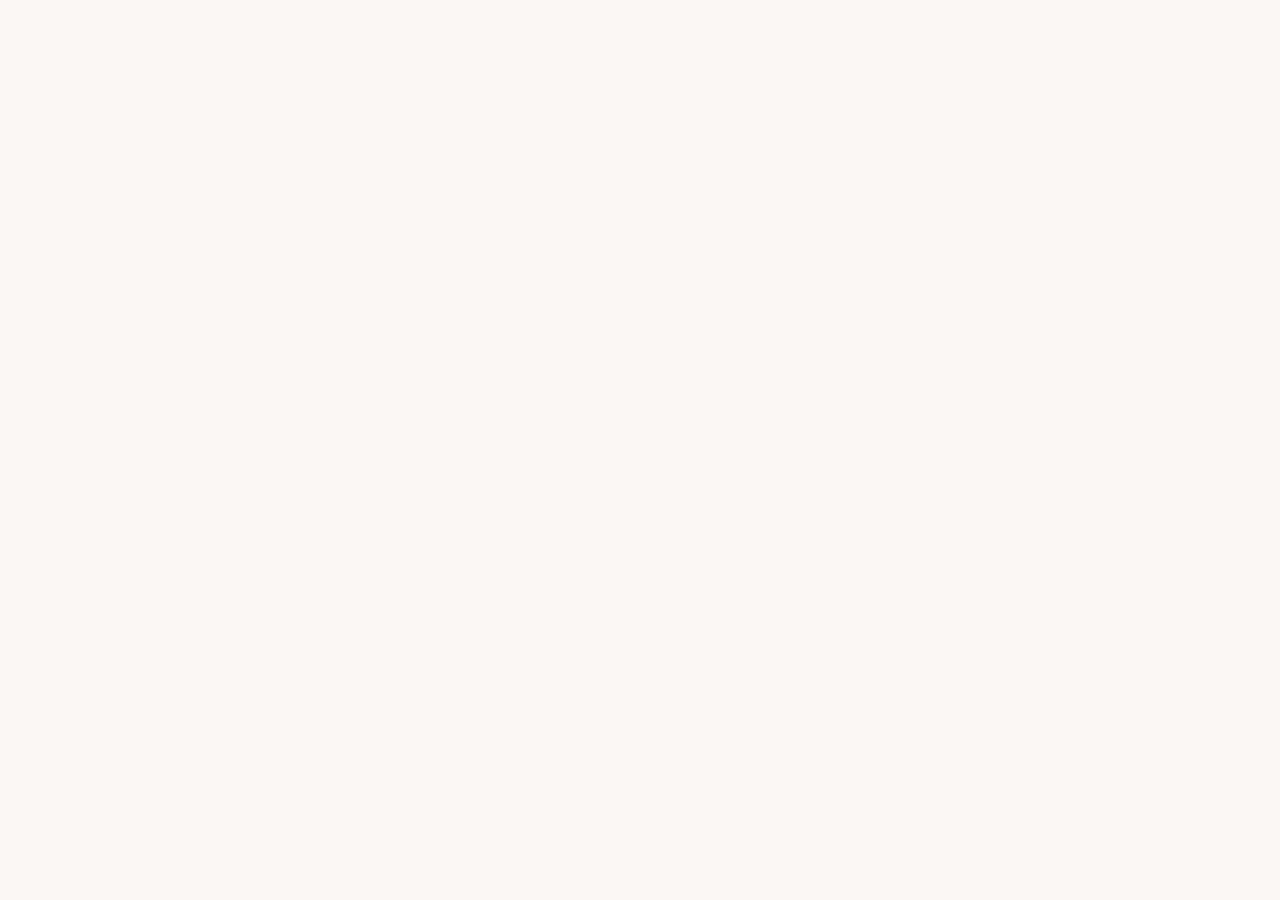
==== index.html @ 426089c3 "Remove Our Tutors page, add Subjects page, wire form to email submissions - Delete Our Tutors.html a" ====
<!doctype html>
<html lang="en">
<head>
  <meta charset="utf-8">
  <meta name="viewport" content="width=device-width, initial-scale=1, viewport-fit=cover">
  <title>PAL's Academy — Tutoring for Grade 11/12 and first-year university</title>
  <meta name="description" content="Live weekly tutoring for GTA Grade 11/12 and first-year university students. Math, Science, English, French. Book a free consultation.">
  <link rel="icon" href="design/assets/logo-mark.svg">
  <link rel="stylesheet" href="design/colors_and_type.css">
  <link rel="stylesheet" href="design/components.css">
  <link rel="stylesheet" href="design/landing.css">
  <link rel="stylesheet" href="design/tweaks.css">
  <script src="https://unpkg.com/lucide@latest/dist/umd/lucide.min.js"></script>
  <script src="https://unpkg.com/react@18.3.1/umd/react.development.js" integrity="sha384-hD6/rw4ppMLGNu3tX5cjIb+uRZ7UkRJ6BPkLpg4hAu/6onKUg4lLsHAs9EBPT82L" crossorigin="anonymous"></script>
  <script src="https://unpkg.com/react-dom@18.3.1/umd/react-dom.development.js" integrity="sha384-u6aeetuaXnQ38mYT8rp6sbXaQe3NL9t+IBXmnYxwkUI2Hw4bsp2Wvmx4yRQF1uAm" crossorigin="anonymous"></script>
  <script src="https://unpkg.com/@babel/standalone@7.29.0/babel.min.js" integrity="sha384-m08KidiNqLdpJqLq95G/LEi8Qvjl/xUYll3QILypMoQ65QorJ9Lvtp2RXYGBFj1y" crossorigin="anonymous"></script>
</head>
<body>
  <div id="root"></div>

  <script>
    window.TWEAK_DEFAULTS = /*EDITMODE-BEGIN*/{
      "palette": "academic",
      "headline": "modern",
      "atmos": "quiet"
    }/*EDITMODE-END*/;
  </script>

  <script type="text/babel" src="design/icon.jsx"></script>
  <script type="text/babel" src="design/sections.jsx"></script>
  <script type="text/babel" src="design/form.jsx"></script>
  <script type="text/babel" src="design/tweaks-panel.jsx"></script>
  <script type="text/babel" src="design/tweaks.jsx"></script>
  <script type="text/babel" src="design/app.jsx"></script>
</body>
</html>
---- design/colors_and_type.css ----
/* ============================================================
   PAL's Academy — Design Tokens
   Colors, typography, spacing, radii, shadows
   ============================================================ */

/* Fonts loaded via Google Fonts (substitution noted in README) */
@import url('https://fonts.googleapis.com/css2?family=DM+Sans:opsz,wght@9..40,400;9..40,500;9..40,600;9..40,700&family=Instrument+Serif:ital@0;1&family=JetBrains+Mono:wght@400;500&display=swap');

:root {
  /* ---------- Color ramp: primary (deep academic teal) ---------- */
  --teal-50:  #EEF5F2;
  --teal-100: #D6E7E0;
  --teal-200: #A9CDC1;
  --teal-300: #6FA897;
  --teal-400: #3F8472;
  --teal-500: #1D6655;   /* hover / lighter primary */
  --teal-600: #114E40;   /* PRIMARY brand color */
  --teal-700: #0B3D32;
  --teal-800: #082E26;
  --teal-900: #051F1A;

  /* ---------- Accent: warm gold ---------- */
  --gold-50:  #FBF6E8;
  --gold-100: #F5E9C2;
  --gold-200: #EBD389;
  --gold-300: #DDB94C;
  --gold-400: #C99A2A;   /* ACCENT — achievement, highlights */
  --gold-500: #A77E1F;
  --gold-600: #7E5F15;

  /* ---------- Neutral ramp (warm) ---------- */
  --ink-50:  #FAF8F4;    /* off-white page bg */
  --ink-100: #F2EFE8;
  --ink-200: #E4DFD3;
  --ink-300: #C9C2B2;
  --ink-400: #9A9384;
  --ink-500: #6E6759;
  --ink-600: #4D4738;
  --ink-700: #34302A;
  --ink-800: #211F1B;
  --ink-900: #131210;

  /* ---------- Semantic colors ---------- */
  --color-bg:        var(--ink-50);
  --color-surface:   #FFFFFF;
  --color-surface-2: var(--ink-100);
  --color-elevated:  #FFFFFF;

  --color-fg-1:      var(--ink-900);   /* headings, primary text */
  --color-fg-2:      var(--ink-700);   /* body */
  --color-fg-3:      var(--ink-500);   /* secondary / muted */
  --color-fg-on-dark: #F6F2E8;
  --color-fg-on-primary: #FFFFFF;

  --color-primary:        var(--teal-600);
  --color-primary-hover:  var(--teal-500);
  --color-primary-press:  var(--teal-700);
  --color-primary-soft:   var(--teal-50);

  --color-accent:         var(--gold-400);
  --color-accent-hover:   var(--gold-300);
  --color-accent-soft:    var(--gold-50);

  --color-border:    rgba(19, 18, 16, 0.10);
  --color-border-strong: rgba(19, 18, 16, 0.18);
  --color-divider:   rgba(19, 18, 16, 0.06);

  --color-success:   #2E7A55;
  --color-success-soft: #E4F1EB;
  --color-warn:      #B3691A;
  --color-warn-soft: #FAEEDB;
  --color-danger:    #B0382B;
  --color-danger-soft: #F7E1DD;

  /* Subject tag colors — friendly but quiet */
  --tag-math: #2B5F8A;       /* slate blue */
  --tag-math-soft: #E3ECF4;
  --tag-science: #5B7A2E;    /* leafy */
  --tag-science-soft: #ECF1DC;
  --tag-english: #8A4B2B;    /* terracotta */
  --tag-english-soft: #F5E5D9;
  --tag-french: #6A3F8A;     /* plum */
  --tag-french-soft: #ECDFF2;

  /* ---------- Typography ---------- */
  --font-sans: 'DM Sans', system-ui, -apple-system, 'Segoe UI', sans-serif;
  --font-serif: 'Instrument Serif', 'Times New Roman', Georgia, serif;
  --font-mono: 'JetBrains Mono', ui-monospace, 'SF Mono', Menlo, monospace;

  /* Display & headline — used sparingly for editorial moments */
  --display-1: 700 64px/1.02 var(--font-sans);
  --display-1-letter: -0.025em;
  --display-2: 700 48px/1.06 var(--font-sans);
  --display-2-letter: -0.022em;

  /* Editorial serif — quotes, hero accents, section taglines */
  --serif-display: 400 56px/1.05 var(--font-serif);
  --serif-display-letter: -0.01em;
  --serif-quote: italic 400 32px/1.25 var(--font-serif);

  /* Headlines */
  --h1: 700 40px/1.1  var(--font-sans);
  --h1-letter: -0.02em;
  --h2: 600 32px/1.15 var(--font-sans);
  --h2-letter: -0.015em;
  --h3: 600 24px/1.25 var(--font-sans);
  --h3-letter: -0.012em;
  --h4: 600 20px/1.3  var(--font-sans);
  --h4-letter: -0.008em;

  /* Body */
  --body-lg: 400 18px/1.55 var(--font-sans);
  --body:    400 16px/1.55 var(--font-sans);
  --body-sm: 400 14px/1.5  var(--font-sans);
  --caption: 500 12px/1.4  var(--font-sans);

  --eyebrow: 600 12px/1.2 var(--font-sans);
  --eyebrow-letter: 0.12em;
  --eyebrow-transform: uppercase;

  /* Buttons / labels */
  --label-lg: 600 16px/1.2 var(--font-sans);
  --label:    600 14px/1.2 var(--font-sans);
  --label-sm: 600 12px/1.2 var(--font-sans);

  /* ---------- Spacing scale (4pt base) ---------- */
  --space-0:  0;
  --space-1:  4px;
  --space-2:  8px;
  --space-3:  12px;
  --space-4:  16px;
  --space-5:  20px;
  --space-6:  24px;
  --space-8:  32px;
  --space-10: 40px;
  --space-12: 48px;
  --space-16: 64px;
  --space-20: 80px;
  --space-24: 96px;
  --space-32: 128px;

  /* ---------- Corner radii (rounded, friendly) ---------- */
  --radius-xs: 4px;
  --radius-sm: 8px;
  --radius-md: 12px;
  --radius-lg: 16px;
  --radius-xl: 24px;
  --radius-2xl: 32px;
  --radius-pill: 999px;

  /* ---------- Shadows (soft, low-contrast) ---------- */
  --shadow-xs: 0 1px 2px rgba(8, 46, 38, 0.06);
  --shadow-sm: 0 2px 6px rgba(8, 46, 38, 0.07), 0 1px 2px rgba(8, 46, 38, 0.04);
  --shadow-md: 0 8px 20px rgba(8, 46, 38, 0.08), 0 2px 6px rgba(8, 46, 38, 0.04);
  --shadow-lg: 0 20px 40px rgba(8, 46, 38, 0.10), 0 6px 12px rgba(8, 46, 38, 0.04);
  --shadow-focus: 0 0 0 4px rgba(29, 102, 85, 0.22);
  --shadow-inner: inset 0 1px 2px rgba(8, 46, 38, 0.06);

  /* ---------- Motion ---------- */
  --ease-out: cubic-bezier(0.22, 1, 0.36, 1);
  --ease-in-out: cubic-bezier(0.65, 0, 0.35, 1);
  --dur-fast: 120ms;
  --dur-base: 200ms;
  --dur-slow: 360ms;

  /* ---------- Layout ---------- */
  --container-max: 1200px;
  --container-pad: 24px;
}

/* ============================================================
   Semantic element styles — drop into any page
   ============================================================ */
html {
  background: var(--color-bg);
  color: var(--color-fg-2);
  font: var(--body);
  -webkit-font-smoothing: antialiased;
  text-rendering: optimizeLegibility;
}

h1 { font: var(--h1); letter-spacing: var(--h1-letter); color: var(--color-fg-1); }
h2 { font: var(--h2); letter-spacing: var(--h2-letter); color: var(--color-fg-1); }
h3 { font: var(--h3); letter-spacing: var(--h3-letter); color: var(--color-fg-1); }
h4 { font: var(--h4); letter-spacing: var(--h4-letter); color: var(--color-fg-1); }
p  { font: var(--body); color: var(--color-fg-2); text-wrap: pretty; }
small { font: var(--body-sm); color: var(--color-fg-3); }

code, pre { font-family: var(--font-mono); }

.eyebrow {
  font: var(--eyebrow);
  letter-spacing: var(--eyebrow-letter);
  text-transform: var(--eyebrow-transform);
  color: var(--color-primary);
}

.display { font: var(--display-1); letter-spacing: var(--display-1-letter); color: var(--color-fg-1); }
.display-serif { font: var(--serif-display); letter-spacing: var(--serif-display-letter); color: var(--color-fg-1); }
.quote-serif { font: var(--serif-quote); color: var(--color-fg-1); }
---- design/components.css ----
/* ============================================================
   PAL's Academy — Component styles
   Import after colors_and_type.css
   ============================================================ */

/* ---------- Buttons ---------- */
.btn {
  display: inline-flex;
  align-items: center;
  justify-content: center;
  gap: 8px;
  padding: 12px 20px;
  border-radius: var(--radius-md);
  font: var(--label-lg);
  border: 1px solid transparent;
  cursor: pointer;
  transition: background-color var(--dur-base) var(--ease-out),
              transform var(--dur-fast) var(--ease-out),
              box-shadow var(--dur-base) var(--ease-out),
              color var(--dur-base) var(--ease-out);
  text-decoration: none;
  -webkit-tap-highlight-color: transparent;
  white-space: nowrap;
}
.btn:focus { outline: none; }
.btn:focus-visible { box-shadow: var(--shadow-focus); }
.btn:active { transform: scale(0.98); }
.btn:disabled, .btn[aria-disabled="true"] { opacity: .4; cursor: not-allowed; }

.btn-primary {
  background: var(--color-primary);
  color: var(--color-fg-on-primary);
}
@media (hover: hover) {
  .btn-primary:hover { background: var(--color-primary-hover); }
}
.btn-primary:active { background: var(--color-primary-press); }

.btn-secondary {
  background: #fff;
  color: var(--color-fg-1);
  border-color: var(--color-border-strong);
}
@media (hover: hover) {
  .btn-secondary:hover { background: var(--ink-100); border-color: var(--ink-400); }
}

.btn-ghost {
  background: transparent;
  color: var(--color-primary);
}
@media (hover: hover) {
  .btn-ghost:hover { background: var(--color-primary-soft); }
}

.btn-gold {
  background: var(--color-accent);
  color: #fff;
}
@media (hover: hover) {
  .btn-gold:hover { background: var(--color-accent-hover); color: var(--ink-900); }
}

.btn-sm { padding: 8px 14px; font: var(--label); border-radius: var(--radius-sm); }
.btn-lg { padding: 16px 28px; font: var(--label-lg); border-radius: var(--radius-md); }
.btn-block { display: flex; width: 100%; }

/* ---------- Inputs ---------- */
.input {
  display: block;
  width: 100%;
  padding: 12px 14px;
  background: #fff;
  border: 1px solid var(--color-border-strong);
  border-radius: var(--radius-md);
  font: var(--body);
  color: var(--color-fg-1);
  transition: border-color var(--dur-base) var(--ease-out),
              box-shadow var(--dur-base) var(--ease-out);
}
.input::placeholder { color: var(--color-fg-3); }
.input:hover { border-color: var(--ink-500); }
.input:focus { outline: none; border-color: var(--color-primary); box-shadow: var(--shadow-focus); }
.input:disabled { background: var(--ink-100); color: var(--color-fg-3); cursor: not-allowed; }

.field { display: flex; flex-direction: column; gap: 6px; }
.field-label { font: var(--label); color: var(--color-fg-1); }
.field-help { font: var(--caption); color: var(--color-fg-3); }
.field-error { font: var(--caption); color: var(--color-danger); }

/* ---------- Card ---------- */
.card {
  background: #fff;
  border: 1px solid var(--color-border);
  border-radius: var(--radius-md);
  box-shadow: var(--shadow-sm);
  padding: var(--space-6);
}
.card-clickable {
  transition: transform var(--dur-base) var(--ease-out),
              box-shadow var(--dur-base) var(--ease-out);
  cursor: pointer;
}
@media (hover: hover) {
  .card-clickable:hover { transform: translateY(-2px); box-shadow: var(--shadow-md); }
}

/* ---------- Tag / Chip ---------- */
.tag {
  display: inline-flex;
  align-items: center;
  gap: 6px;
  padding: 4px 10px;
  border-radius: 999px;
  font: var(--label-sm);
  background: var(--ink-100);
  color: var(--color-fg-2);
}
.tag-primary { background: var(--color-primary-soft); color: var(--color-primary); }
.tag-accent  { background: var(--color-accent-soft); color: var(--gold-600); }
.tag-success { background: var(--color-success-soft); color: var(--color-success); }
.tag-warn    { background: var(--color-warn-soft); color: var(--color-warn); }
.tag-danger  { background: var(--color-danger-soft); color: var(--color-danger); }

/* ---------- Avatar ---------- */
.avatar {
  display: inline-flex;
  align-items: center;
  justify-content: center;
  width: 40px;
  height: 40px;
  border-radius: 999px;
  background: var(--ink-200);
  color: var(--ink-800);
  font: var(--label);
  overflow: hidden;
  flex-shrink: 0;
}
.avatar-sm { width: 28px; height: 28px; font: var(--label-sm); }
.avatar-lg { width: 56px; height: 56px; font: var(--label-lg); }
.avatar-xl { width: 80px; height: 80px; font: var(--h4); }

/* Layout helpers used in UI kits */
.container { max-width: var(--container-max); margin: 0 auto; padding: 0 var(--container-pad); }
.stack { display: flex; flex-direction: column; }
.row { display: flex; }
---- design/landing.css ----
/* ============================================================
   PAL's Academy — Landing Page styles
   Mobile-first. Builds on colors_and_type.css + components.css.
   ============================================================ */

* { box-sizing: border-box; }
body { background: var(--color-bg); margin: 0; color: var(--color-fg-2); }
:focus-visible { outline: none; box-shadow: var(--shadow-focus); border-radius: 4px; }

/* ---------- Container & section rhythm ---------- */
.container {
  max-width: var(--container-max);
  margin: 0 auto;
  padding: 0 24px;
}
@media (min-width: 768px) { .container { padding: 0 48px; } }
@media (min-width: 1024px) { .container { padding: 0 64px; } }

.section { padding: 64px 0; }
@media (min-width: 768px) { .section { padding: 96px 0; } }

.section-head { max-width: 720px; margin: 0 auto 40px; text-align: center; }
.section-head .eyebrow { display: inline-block; margin-bottom: 12px; }
.section-head h2 { margin: 0 0 12px; }
.section-head p { margin: 0; font: var(--body-lg); color: var(--color-fg-2); }

/* ---------- Header ---------- */
.site-header {
  position: sticky; top: 0; z-index: 50;
  background: rgba(250, 248, 244, 0.85);
  backdrop-filter: blur(12px);
  -webkit-backdrop-filter: blur(12px);
  border-bottom: 1px solid var(--color-divider);
  transition: box-shadow var(--dur-base) var(--ease-out);
}
.site-header--scrolled { box-shadow: var(--shadow-sm); }
.site-header__inner {
  display: flex; align-items: center; gap: 16px;
  padding: 14px 0;
}
.site-header__logo { display: flex; align-items: center; }
.site-header__logo img { height: 28px; }
@media (min-width: 768px) { .site-header__logo img { height: 32px; } }
.site-header__spacer { margin-left: auto; }
.site-header .btn-sm { padding: 8px 14px; font: var(--label); }

/* ---------- Hero ---------- */
.hero {
  position: relative;
  padding: 56px 0 64px;
  overflow: hidden;
  isolation: isolate;
}
@media (min-width: 768px) { .hero { padding: 88px 0 96px; } }

.hero--dark {
  background: linear-gradient(180deg, var(--teal-800) 0%, var(--teal-900) 100%);
  color: var(--color-fg-on-dark);
}
.hero__bg {
  position: absolute; inset: 0;
  z-index: -1;
  overflow: hidden;
}
.hero__bg-grid {
  position: absolute; inset: 0;
  background-image:
    radial-gradient(rgba(255,255,255,0.06) 1px, transparent 1px);
  background-size: 22px 22px;
  background-position: 0 0;
  mask-image: linear-gradient(180deg, rgba(0,0,0,0.7) 0%, rgba(0,0,0,0.95) 60%, rgba(0,0,0,0) 100%);
  -webkit-mask-image: linear-gradient(180deg, rgba(0,0,0,0.7) 0%, rgba(0,0,0,0.95) 60%, rgba(0,0,0,0) 100%);
}
.hero__bg-glow {
  position: absolute;
  border-radius: 999px;
  filter: blur(60px);
  pointer-events: none;
}
.hero__bg-glow--a {
  top: -10%; right: -8%;
  width: 480px; height: 480px;
  background: radial-gradient(circle, rgba(201,154,42,0.30), transparent 65%);
}
.hero__bg-glow--b {
  bottom: -20%; left: -10%;
  width: 540px; height: 540px;
  background: radial-gradient(circle, rgba(31,58,138,0.25), transparent 70%);
}

.hero__inner {
  display: grid; gap: 40px;
  align-items: center;
  position: relative;
}
@media (min-width: 980px) {
  .hero__inner { grid-template-columns: 1.05fr 0.95fr; gap: 56px; }
}

.hero__art { display: none; }
@media (min-width: 980px) {
  .hero__art {
    display: block;
    position: relative;
    aspect-ratio: 420 / 500;
    max-height: 520px;
    width: 100%;
  }
  .hero__art svg { width: 100%; height: 100%; display: block; }
}

.hero__eyebrow {
  display: inline-flex; align-items: center; gap: 8px;
  padding: 6px 12px;
  background: rgba(255, 255, 255, 0.06);
  border: 1px solid rgba(255, 255, 255, 0.10);
  border-radius: 999px;
  font: var(--label-sm);
  color: var(--gold-200);
  margin-bottom: 20px;
}
.hero__eyebrow .dot { width: 6px; height: 6px; border-radius: 999px; background: var(--gold-400); box-shadow: 0 0 12px rgba(201, 154, 42, 0.8); }

.hero h1 {
  font: 700 clamp(36px, 7vw, 60px)/1.04 var(--font-sans);
  letter-spacing: -0.025em;
  color: var(--color-fg-on-dark);
  margin: 0 0 20px;
  text-wrap: balance;
}
.hero h1 em {
  font-family: var(--font-serif);
  font-style: italic;
  font-weight: 400;
  color: var(--gold-300);
  letter-spacing: -0.005em;
}

.hero p.lede {
  font: var(--body-lg);
  color: rgba(246, 242, 232, 0.78);
  max-width: 540px;
  margin: 0 0 32px;
}

.hero__ctas { display: flex; gap: 12px; flex-wrap: wrap; }
.hero__cta {
  background: var(--color-accent);
  color: var(--ink-900);
  font-weight: 600;
  box-shadow: 0 0 0 1px rgba(255,255,255,0.05), 0 12px 32px -8px rgba(201,154,42,0.5);
}
@media (hover: hover) {
  .hero__cta:hover { background: var(--gold-300); }
}
.hero__cta:active { background: var(--gold-500); color: #fff; }

.hero__trust {
  display: flex; flex-wrap: wrap; gap: 10px 22px;
  margin-top: 32px;
  align-items: center;
}
.hero__trust-item {
  display: flex; align-items: center; gap: 8px;
  font: var(--body-sm);
  color: rgba(246, 242, 232, 0.65);
}
.hero__trust-item svg { width: 18px; height: 18px; color: var(--gold-300); }

/* (hero side card removed in v2 — see HeroArt SVG component) */

/* ---------- How it works ---------- */
.steps {
  display: grid; gap: 20px;
  margin-top: 8px;
  position: relative;
}
@media (min-width: 768px) {
  .steps { grid-template-columns: repeat(3, 1fr); gap: 24px; }
}

.step {
  background: #fff;
  border: 1px solid var(--color-border);
  border-radius: var(--radius-lg);
  padding: 28px;
  box-shadow: var(--shadow-sm);
  position: relative;
  transition: transform var(--dur-base) var(--ease-out),
              box-shadow var(--dur-base) var(--ease-out);
}
@media (hover: hover) {
  .step:hover { transform: translateY(-3px); box-shadow: var(--shadow-md); }
}

.step__num {
  display: inline-flex; align-items: center; justify-content: center;
  width: 44px; height: 44px; border-radius: 999px;
  background: var(--color-primary); color: #fff;
  font: 600 18px/1 var(--font-sans);
  margin-bottom: 18px;
  position: relative;
}
.step__num::after {
  content: "";
  position: absolute; inset: -6px;
  border-radius: 999px;
  border: 1px dashed rgba(17, 78, 64, 0.22);
}
.step h3 { margin: 0 0 8px; }
.step p { margin: 0; color: var(--color-fg-2); }
.step__icon {
  position: absolute; top: 24px; right: 24px;
  color: var(--gold-400);
}

/* connector dots between steps on desktop */
@media (min-width: 768px) {
  .step:not(:last-child)::before {
    content: "→";
    position: absolute;
    top: 44px; right: -18px;
    color: var(--ink-300);
    font: 600 18px/1 var(--font-sans);
    z-index: 1;
  }
}

/* ---------- Subjects ---------- */
.subjects-wrap {
  display: grid; gap: 24px;
}
@media (min-width: 900px) {
  .subjects-wrap { grid-template-columns: 1fr 1fr; gap: 28px; }
}

.subject-group {
  background: #fff;
  border: 1px solid var(--color-border);
  border-radius: var(--radius-lg);
  padding: 28px;
  box-shadow: var(--shadow-sm);
}
.subject-group--uni {
  background: var(--teal-700);
  color: var(--color-fg-on-dark);
  border-color: transparent;
}
.subject-group__head {
  display: flex; align-items: flex-start; justify-content: space-between;
  gap: 16px;
  margin-bottom: 6px;
}
.subject-group__title {
  font: var(--h3);
  letter-spacing: var(--h3-letter);
  color: var(--color-fg-1);
  margin: 0;
}
.subject-group--uni .subject-group__title { color: var(--color-fg-on-dark); }
.subject-group__kicker {
  font: var(--label-sm);
  padding: 4px 10px;
  border-radius: 999px;
  background: var(--color-primary-soft);
  color: var(--color-primary);
  white-space: nowrap;
}
.subject-group--uni .subject-group__kicker {
  background: rgba(201, 154, 42, 0.18);
  color: var(--gold-200);
}
.subject-group__head:has(.subject-group__kicker--long) {
  flex-direction: column;
  align-items: flex-start;
  gap: 8px;
}
.subject-group__kicker--long {
  white-space: normal;
  text-align: left;
  font: 400 13px/1.45 var(--font-sans);
  letter-spacing: 0;
  padding: 8px 14px;
  border-radius: var(--radius-sm);
  max-width: 100%;
}
.subject-group--uni .subject-group__kicker--long {
  background: rgba(255, 255, 255, 0.08);
  color: rgba(246, 242, 232, 0.82);
  border: 1px solid rgba(255, 255, 255, 0.08);
}
.subject-group__sub {
  font: var(--body-sm); color: var(--color-fg-3); margin: 0 0 20px;
}
.subject-group--uni .subject-group__sub { color: rgba(246, 242, 232, 0.7); }

.subject-list {
  list-style: none; padding: 0; margin: 0;
  display: grid;
  grid-template-columns: 1fr;
  gap: 10px;
}
@media (min-width: 540px) {
  .subject-list--no-codes { grid-template-columns: 1fr 1fr; }
}
@media (min-width: 1100px) {
  .subject-list { grid-template-columns: 1fr 1fr; }
}
.subject-item {
  display: flex; align-items: center; gap: 10px;
  padding: 12px 14px;
  background: var(--ink-50);
  border: 1px solid var(--color-border);
  border-radius: var(--radius-md);
  font: var(--label);
  color: var(--color-fg-1);
  min-height: 48px;
  flex-wrap: wrap;
}
.subject-item__name { flex: 1; min-width: 0; }
.subject-group--uni .subject-item {
  background: rgba(255,255,255,0.06);
  border-color: rgba(255,255,255,0.08);
  color: var(--color-fg-on-dark);
}
.subject-item .code {
  font: 500 11px/1.2 var(--font-mono);
  color: var(--color-fg-3);
  margin-left: auto;
  letter-spacing: 0.02em;
  white-space: nowrap;
}
.subject-group--uni .subject-item .code { color: rgba(246, 242, 232, 0.6); }
.subject-item .swatch {
  width: 8px; height: 8px; border-radius: 999px; flex-shrink: 0;
}

/* ---------- Why us ---------- */
.why-grid {
  display: grid; gap: 16px;
}
@media (min-width: 640px) { .why-grid { grid-template-columns: 1fr 1fr; gap: 20px; } }
@media (min-width: 1024px) { .why-grid { grid-template-columns: repeat(4, 1fr); } }

.why-card {
  background: #fff;
  border: 1px solid var(--color-border);
  border-radius: var(--radius-lg);
  padding: 28px 24px;
  box-shadow: var(--shadow-sm);
  display: flex; flex-direction: column; gap: 14px;
  transition: transform var(--dur-base) var(--ease-out),
              box-shadow var(--dur-base) var(--ease-out);
}
@media (hover: hover) {
  .why-card:hover { transform: translateY(-3px); box-shadow: var(--shadow-md); }
}
.why-card__icon {
  width: 48px; height: 48px;
  border-radius: var(--radius-md);
  background: var(--color-primary-soft);
  color: var(--color-primary);
  display: inline-flex; align-items: center; justify-content: center;
  position: relative;
}
.why-card__icon::after {
  content: "";
  position: absolute; bottom: -4px; right: -4px;
  width: 14px; height: 14px;
  border-radius: 999px;
  background: var(--gold-400);
  border: 2px solid #fff;
}
.why-card h3 {
  margin: 0;
  font: 600 18px/1.25 var(--font-sans);
  letter-spacing: -0.01em;
}
.why-card p { margin: 0; font: var(--body-sm); color: var(--color-fg-2); }

/* ---------- Consult form ---------- */
.consult {
  background:
    linear-gradient(180deg, var(--teal-700) 0%, var(--teal-800) 100%);
  color: var(--color-fg-on-dark);
  position: relative;
  overflow: hidden;
}
.consult::before {
  content: "";
  position: absolute;
  top: -120px; right: -120px;
  width: 360px; height: 360px;
  border-radius: 999px;
  background: radial-gradient(circle at center, rgba(201,154,42,0.20), transparent 70%);
  pointer-events: none;
}
.consult::after {
  content: "";
  position: absolute;
  bottom: -160px; left: -160px;
  width: 460px; height: 460px;
  border-radius: 999px;
  background: radial-gradient(circle at center, rgba(63, 132, 114, 0.25), transparent 70%);
  pointer-events: none;
}
.consult .section-head h2 { color: var(--color-fg-on-dark); }
.consult .section-head h2 em {
  font-family: var(--font-serif);
  font-style: italic;
  font-weight: 400;
  color: var(--gold-300);
  letter-spacing: -0.005em;
}
.consult .section-head p { color: rgba(246, 242, 232, 0.78); }
.consult .section-head .eyebrow { color: var(--gold-300); }

.consult__card {
  position: relative;
  background: #fff;
  color: var(--color-fg-1);
  border-radius: var(--radius-xl);
  padding: 28px;
  box-shadow: var(--shadow-lg);
  max-width: 680px;
  margin: 0 auto;
}
@media (min-width: 640px) { .consult__card { padding: 40px; } }

.form-grid {
  display: grid; gap: 16px;
}
@media (min-width: 640px) {
  .form-grid { grid-template-columns: 1fr 1fr; }
  .form-grid .span-2 { grid-column: 1 / -1; }
}
.field { display: flex; flex-direction: column; gap: 6px; }
.field-label { font: var(--label); color: var(--color-fg-1); }
.field-label .req { color: var(--color-danger); margin-left: 2px; }
.field-help { font: var(--caption); color: var(--color-fg-3); }
.field-error { font: var(--caption); color: var(--color-danger); }
.field .input.error { border-color: var(--color-danger); }

select.input {
  appearance: none;
  -webkit-appearance: none;
  background-image: url("data:image/svg+xml;utf8,<svg xmlns='http://www.w3.org/2000/svg' width='12' height='8' viewBox='0 0 12 8' fill='none'><path d='M1 1.5L6 6.5L11 1.5' stroke='%2334302A' stroke-width='1.6' stroke-linecap='round' stroke-linejoin='round'/></svg>");
  background-repeat: no-repeat;
  background-position: right 14px center;
  padding-right: 38px;
}

.seg {
  display: grid; grid-template-columns: 1fr 1fr;
  background: var(--ink-100);
  border-radius: var(--radius-md);
  padding: 4px;
  gap: 4px;
}
.seg__opt {
  display: flex; align-items: center; justify-content: center; gap: 8px;
  padding: 10px 12px;
  border-radius: 8px;
  font: var(--label);
  color: var(--color-fg-2);
  cursor: pointer;
  background: transparent;
  border: 0;
  transition: background var(--dur-base) var(--ease-out),
              color var(--dur-base) var(--ease-out);
  min-height: 44px;
}
.seg__opt.active {
  background: #fff;
  color: var(--color-fg-1);
  box-shadow: var(--shadow-xs);
}

.checkbox-grid {
  display: grid;
  grid-template-columns: 1fr;
  gap: 8px;
}
@media (min-width: 540px) {
  .checkbox-grid { grid-template-columns: 1fr 1fr; }
}
@media (min-width: 720px) {
  .checkbox-grid { grid-template-columns: repeat(3, 1fr); }
}
.subj-cat-label {
  font: 600 11px/1.2 var(--font-sans);
  color: var(--color-fg-3);
  text-transform: uppercase;
  letter-spacing: 0.1em;
  margin: 16px 0 10px;
  display: flex; align-items: baseline; gap: 8px;
}
.subj-cat-label:first-of-type { margin-top: 8px; }
.subj-cat-label span {
  font: 400 11px/1.2 var(--font-sans);
  color: var(--color-fg-3);
  text-transform: none;
  letter-spacing: 0;
}
.subj-cat-label--uni { margin-top: 22px; }
.check {
  display: flex; align-items: center; gap: 10px;
  padding: 10px 12px;
  border: 1px solid var(--color-border-strong);
  border-radius: var(--radius-sm);
  background: #fff;
  font: var(--label);
  color: var(--color-fg-2);
  cursor: pointer;
  user-select: none;
  min-height: 48px;
  transition: border-color var(--dur-base) var(--ease-out),
              background var(--dur-base) var(--ease-out),
              color var(--dur-base) var(--ease-out);
}
.check__body {
  display: flex; flex-direction: column; gap: 1px;
  flex: 1; min-width: 0;
}
.check__name {
  font: var(--label);
  color: inherit;
}
.check__code {
  font: 500 10.5px/1.2 var(--font-mono);
  color: var(--color-fg-3);
  letter-spacing: 0.02em;
  white-space: nowrap;
  overflow: hidden;
  text-overflow: ellipsis;
}
.check.active .check__code { color: var(--color-primary); opacity: 0.75; }
.check input { position: absolute; opacity: 0; pointer-events: none; }
.check__box {
  width: 18px; height: 18px;
  border: 1.6px solid var(--color-border-strong);
  border-radius: 4px;
  display: inline-flex; align-items: center; justify-content: center;
  flex-shrink: 0;
  background: #fff;
  color: #fff;
}
.check__box svg { width: 12px; height: 12px; opacity: 0; transition: opacity var(--dur-fast) var(--ease-out); }
.check.active {
  border-color: var(--color-primary);
  background: var(--color-primary-soft);
  color: var(--color-primary);
}
.check.active .check__box { background: var(--color-primary); border-color: var(--color-primary); }
.check.active .check__box svg { opacity: 1; }

.submit-row { margin-top: 8px; }
.submit-row .btn { width: 100%; padding: 16px 22px; font: 600 15px/1.2 var(--font-sans); }
@media (min-width: 640px) { .submit-row .btn { font: 600 16px/1.2 var(--font-sans); padding: 18px 28px; } }
.submit-note {
  display: flex; align-items: center; justify-content: center; gap: 8px;
  margin-top: 14px;
  font: var(--body-sm); color: var(--color-fg-3);
  text-align: center;
}
.submit-note svg { color: var(--color-primary); }
.submit-error {
  display: flex; align-items: flex-start; gap: 10px;
  margin-top: 14px;
  padding: 12px 14px;
  background: var(--color-error-soft, #fdecec);
  border: 1px solid var(--color-error, #c53030);
  border-radius: var(--radius-md);
  color: var(--color-error, #c53030);
  font: var(--body-sm);
  line-height: 1.5;
}
.submit-error svg { color: var(--color-error, #c53030); flex-shrink: 0; margin-top: 2px; }

/* form success state */
.success {
  text-align: center;
  padding: 16px 8px;
}
.success__badge {
  display: inline-flex; align-items: center; justify-content: center;
  width: 64px; height: 64px; border-radius: 999px;
  background: var(--color-success-soft);
  color: var(--color-success);
  margin-bottom: 18px;
  animation: pop var(--dur-slow) var(--ease-out);
}
.success h3 { margin: 0 0 8px; font: var(--h3); }
.success h3 em { font-family: var(--font-serif); font-style: italic; font-weight: 400; color: var(--color-primary); }
.success p { margin: 0 auto; color: var(--color-fg-2); max-width: 460px; }
.success__what-next {
  margin-top: 24px;
  padding: 18px;
  background: var(--ink-50);
  border-radius: var(--radius-md);
  text-align: left;
}
.success__what-next h4 { margin: 0 0 10px; font: var(--label); color: var(--color-fg-1); }
.success__what-next ul { margin: 0; padding-left: 20px; font: var(--body-sm); color: var(--color-fg-2); }
.success__what-next li + li { margin-top: 6px; }

@keyframes pop {
  from { transform: scale(0.7); opacity: 0; }
  to   { transform: scale(1);   opacity: 1; }
}

/* ---------- Footer ---------- */
.site-footer {
  background: var(--teal-800);
  color: var(--color-fg-on-dark);
  padding: 48px 0 32px;
}
.site-footer__inner {
  display: flex; flex-direction: column; gap: 24px;
  align-items: flex-start;
}
@media (min-width: 720px) {
  .site-footer__inner { flex-direction: row; align-items: center; justify-content: space-between; }
}
.site-footer__logo img { height: 30px; }
.site-footer__links {
  display: flex; flex-wrap: wrap; gap: 18px 24px;
  align-items: center;
}
.site-footer__links a {
  color: rgba(246, 242, 232, 0.78);
  text-decoration: none;
  font: var(--body-sm);
  transition: color var(--dur-base) var(--ease-out);
  display: inline-flex; align-items: center; gap: 8px;
}
.site-footer__links a:hover { color: var(--color-fg-on-dark); }
.site-footer__bottom {
  margin-top: 28px; padding-top: 22px;
  border-top: 1px solid rgba(255, 255, 255, 0.08);
  font: var(--body-sm);
  color: rgba(246, 242, 232, 0.5);
  display: flex; flex-wrap: wrap; gap: 6px 18px; justify-content: space-between;
}

/* ---------- Tiny utilities ---------- */
.hide-mobile { display: none; }
@media (min-width: 640px) { .hide-mobile { display: inline-flex; } }
.show-mobile { display: inline-flex; }
@media (min-width: 640px) { .show-mobile { display: none; } }

/* ---------- Site nav (row under header) ---------- */
.site-nav {
  border-top: 1px solid var(--color-divider);
  background: rgba(250, 248, 244, 0.95);
}
.site-nav__inner {
  display: flex;
  gap: 4px;
  padding: 8px 0;
  overflow-x: auto;
  scrollbar-width: none;
  -webkit-overflow-scrolling: touch;
}
.site-nav__inner::-webkit-scrollbar { display: none; }
.site-nav__link {
  flex-shrink: 0;
  padding: 8px 14px;
  border-radius: 999px;
  font: var(--label);
  color: var(--color-fg-2);
  text-decoration: none;
  transition: color var(--dur-base) var(--ease-out),
              background var(--dur-base) var(--ease-out);
  white-space: nowrap;
}
@media (hover: hover) {
  .site-nav__link:hover { color: var(--color-primary); background: var(--color-primary-soft); }
}
.site-nav__link.is-active {
  color: var(--color-primary);
  background: var(--color-primary-soft);
  font-weight: 600;
}
.site-header__cta { padding: 8px 14px; font: var(--label); }

/* ---------- Stats bar ---------- */
.stats-bar {
  background: #fff;
  border-bottom: 1px solid var(--color-divider);
  padding: 40px 0;
}
@media (min-width: 768px) { .stats-bar { padding: 56px 0; } }
.stats-bar__grid {
  display: grid;
  grid-template-columns: 1fr;
  gap: 24px;
}
@media (min-width: 640px) {
  .stats-bar__grid { grid-template-columns: repeat(3, 1fr); gap: 20px; }
}
.stat {
  padding: 4px 0;
  border-left: 2px solid var(--color-accent);
  padding-left: 18px;
}
@media (min-width: 640px) {
  .stat { border-left: 0; border-top: 2px solid var(--color-accent); padding-left: 0; padding-top: 14px; }
}
.stat__big {
  font: 700 clamp(32px, 4.2vw, 48px)/1 var(--font-sans);
  letter-spacing: -0.025em;
  color: var(--color-primary);
  margin-bottom: 8px;
}
.stat__label {
  font: var(--label-lg);
  color: var(--color-fg-1);
  margin-bottom: 4px;
}
.stat__sub {
  font: var(--body-sm);
  color: var(--color-fg-3);
}

/* ---------- Section head with side action (Meet tutors / See all) ---------- */
.section-head--with-action {
  display: grid;
  gap: 12px;
  text-align: left;
  max-width: none;
}
@media (min-width: 768px) {
  .section-head--with-action {
    grid-template-columns: 1fr auto;
    align-items: end;
    text-align: left;
    gap: 32px;
  }
}
.section-head__action {
  display: inline-flex; align-items: center; gap: 6px;
  font: var(--label);
  color: var(--color-primary);
  text-decoration: none;
  padding: 8px 0;
  transition: gap var(--dur-base) var(--ease-out);
}
@media (hover: hover) {
  .section-head__action:hover { gap: 10px; }
}

/* ---------- Tutor cards ---------- */
.section--tutors {
  background:
    linear-gradient(180deg, var(--color-bg) 0%, #fff 100%);
}
.tutor-grid {
  display: grid;
  gap: 20px;
  margin-top: 32px;
}
@media (min-width: 640px) { .tutor-grid { grid-template-columns: repeat(2, 1fr); } }
@media (min-width: 980px) { .tutor-grid { grid-template-columns: repeat(3, 1fr); } }

.tutor-card {
  background: #fff;
  border: 1px solid var(--color-border);
  border-radius: var(--radius-lg);
  padding: 24px;
  box-shadow: var(--shadow-sm);
  display: flex; flex-direction: column; gap: 16px;
  transition: transform var(--dur-base) var(--ease-out),
              box-shadow var(--dur-base) var(--ease-out);
}
@media (hover: hover) {
  .tutor-card:hover { transform: translateY(-2px); box-shadow: var(--shadow-md); }
}
.tutor-card__head { display: flex; gap: 14px; align-items: center; }
.tutor-card__avatar {
  width: 56px; height: 56px;
  border-radius: var(--radius-md);
  display: inline-flex; align-items: center; justify-content: center;
  font: 600 18px/1 var(--font-sans);
  letter-spacing: 0.02em;
  flex-shrink: 0;
}
.tutor-card__id { min-width: 0; }
.tutor-card__name {
  font: 600 18px/1.2 var(--font-sans);
  letter-spacing: -0.01em;
  color: var(--color-fg-1);
}
.tutor-card__role {
  display: flex; flex-wrap: wrap; gap: 4px 8px;
  margin-top: 4px;
  font: var(--body-sm);
}
.tutor-card__subject { font-weight: 600; }
.tutor-card__code {
  font: 500 11px/1.4 var(--font-mono);
  color: var(--color-fg-3);
  letter-spacing: 0.02em;
}
.tutor-card__bio {
  margin: 0;
  font: var(--body-sm);
  color: var(--color-fg-2);
  line-height: 1.55;
  flex: 1;
}
.tutor-card__meta {
  display: inline-flex; align-items: center; gap: 6px;
  font: var(--body-sm);
  color: var(--color-fg-3);
  padding-top: 12px;
  border-top: 1px solid var(--color-divider);
}
.tutor-card__book {
  align-self: flex-start;
  padding: 10px 16px;
}
---- design/tweaks.css ----
/* ============================================================
   PAL's Academy — Tweak overrides
   Three expressive controls: Palette / Headline / Atmosphere
   Each class flips MANY properties together so the feel shifts.
   ============================================================ */

/* ============================================================
   1. PALETTE — overrides the core ramp variables.
   The page already consumes --color-primary, --teal-700, --teal-100,
   etc. throughout, so overriding them cascades everywhere.
   ============================================================ */

/* Default (academic teal) is already in colors_and_type.css — no override */

body.palette-midnight {
  --color-primary:        #1F3A8A;
  --color-primary-hover:  #2D4FB5;
  --color-primary-press:  #142866;
  --color-primary-soft:   #EEF1FA;

  --color-accent:         #C99A2A;
  --color-accent-hover:   #DDB94C;
  --color-accent-soft:    #FBF6E8;

  --teal-50:  #EEF1FA;
  --teal-100: #DBE3F5;
  --teal-300: #6D85C8;
  --teal-500: #2D4FB5;
  --teal-600: #1F3A8A;
  --teal-700: #142866;
  --teal-800: #0B1A47;
  --teal-900: #061030;

  --gold-100: #F5E9C2;
  --gold-200: #EBD389;
  --gold-300: #DDB94C;
  --gold-400: #C99A2A;

  --color-bg: #F6F4ED;
  --shadow-focus: 0 0 0 4px rgba(31, 58, 138, 0.22);
}

body.palette-crimson {
  --color-primary:        #8E2A2A;
  --color-primary-hover:  #A53939;
  --color-primary-press:  #6B1F1F;
  --color-primary-soft:   #F7E8E8;

  --color-accent:         #B58A2E;
  --color-accent-hover:   #C9A04A;
  --color-accent-soft:    #F8EFD9;

  --teal-50:  #F7E8E8;
  --teal-100: #EFCFCF;
  --teal-300: #BF7A7A;
  --teal-500: #A53939;
  --teal-600: #8E2A2A;
  --teal-700: #6B1F1F;
  --teal-800: #4D1414;
  --teal-900: #2E0B0B;

  --gold-100: #F0DFB8;
  --gold-200: #E3C77F;
  --gold-300: #CFA947;
  --gold-400: #B58A2E;

  --color-bg: #FAF4ED;
  --shadow-focus: 0 0 0 4px rgba(142, 42, 42, 0.22);
}

body.palette-sage {
  --color-primary:        #3D5A3D;
  --color-primary-hover:  #517450;
  --color-primary-press:  #2C4530;
  --color-primary-soft:   #ECF1EC;

  --color-accent:         #B5742A;
  --color-accent-hover:   #C98E47;
  --color-accent-soft:    #F8ECDA;

  --teal-50:  #ECF1EC;
  --teal-100: #D3DFD3;
  --teal-300: #7B9C7B;
  --teal-500: #517450;
  --teal-600: #3D5A3D;
  --teal-700: #2C4530;
  --teal-800: #1E3022;
  --teal-900: #112016;

  --gold-100: #F2DFB3;
  --gold-200: #E5C57A;
  --gold-300: #D1A249;
  --gold-400: #B5742A;

  --color-bg: #F7F4EB;
  --shadow-focus: 0 0 0 4px rgba(61, 90, 61, 0.22);
}

/* ============================================================
   2. HEADLINE CHARACTER
   How the hero headline reads. Default is "Modern" (sans + serif italic).
   ============================================================ */

/* default — already styled in landing.css */

body.headline-editorial .hero h1 {
  font-family: var(--font-serif);
  font-weight: 400;
  letter-spacing: -0.01em;
  line-height: 1.02;
  font-size: clamp(46px, 8.5vw, 80px);
}
body.headline-editorial .hero h1 em {
  font-family: var(--font-serif);
  font-style: italic;
  color: var(--color-primary);
  position: relative;
}
body.headline-editorial .hero h1 em::after {
  content: "";
  position: absolute;
  left: 0; right: 0; bottom: -6px;
  height: 4px;
  background: var(--color-accent);
  border-radius: 999px;
  opacity: 0.6;
}
body.headline-editorial .hero .lede {
  font-style: italic;
  font-family: var(--font-serif);
  font-weight: 400;
  font-size: clamp(20px, 2.4vw, 26px);
  line-height: 1.4;
  color: var(--color-fg-2);
}

body.headline-bold .hero h1 {
  font-family: var(--font-sans);
  font-weight: 700;
  letter-spacing: -0.035em;
  line-height: 0.96;
  font-size: clamp(40px, 8vw, 72px);
  text-transform: none;
}
body.headline-bold .hero h1 em {
  font-family: var(--font-sans);
  font-style: normal;
  font-weight: 700;
  color: var(--color-fg-1);
  background-image: linear-gradient(180deg, transparent 65%, var(--color-accent) 65%, var(--color-accent) 92%, transparent 92%);
  background-repeat: no-repeat;
  padding: 0 4px;
  letter-spacing: -0.035em;
}
body.headline-bold .hero__eyebrow {
  background: var(--color-fg-1);
  color: #fff;
  border-radius: 4px;
  text-transform: uppercase;
  letter-spacing: 0.08em;
  font-weight: 700;
}
body.headline-bold .hero__eyebrow .dot {
  background: var(--color-accent);
}

/* ============================================================
   3. ATMOSPHERE — section rhythm and decoration density
   "Quiet" (default) / "Confident" (bolder color, more contrast) /
   "Editorial" (airy, hairline, lots of white space)
   ============================================================ */

/* ----- Confident: bigger blocks of color, more dark sections, gold flourishes ----- */
body.atmos-confident .hero__bg-glow--a {
  width: 640px; height: 640px;
  background: radial-gradient(circle, rgba(201,154,42,0.55), transparent 65%);
}
body.atmos-confident .hero__bg-glow--b {
  width: 680px; height: 680px;
  background: radial-gradient(circle, rgba(31,58,138,0.45), transparent 70%);
}
body.atmos-confident .step {
  background: var(--color-primary);
  color: var(--color-fg-on-dark);
  border-color: transparent;
}
body.atmos-confident .step h3 { color: var(--color-fg-on-dark); }
body.atmos-confident .step p { color: rgba(246, 242, 232, 0.82); }
body.atmos-confident .step__num {
  background: var(--color-accent);
  color: var(--ink-900);
}
body.atmos-confident .step__num::after {
  border-color: rgba(201, 154, 42, 0.5);
}
body.atmos-confident .step__icon { color: var(--gold-300); }
body.atmos-confident .step:not(:last-child)::before {
  color: rgba(255, 255, 255, 0.3);
}
body.atmos-confident #subjects {
  background: var(--ink-100);
}
body.atmos-confident .why-card {
  background: var(--color-primary-soft);
  border-color: transparent;
}
body.atmos-confident .why-card:nth-child(2n) {
  background: var(--color-accent-soft);
}
body.atmos-confident .why-card:nth-child(2n) .why-card__icon {
  background: var(--color-accent);
  color: #fff;
}
body.atmos-confident .why-card__icon::after {
  background: var(--color-accent);
}
body.atmos-confident .why-card:nth-child(2n) .why-card__icon::after {
  background: var(--color-primary);
}
body.atmos-confident .consult::before {
  background: radial-gradient(circle at center, rgba(201,154,42,0.45), transparent 70%);
  width: 460px; height: 460px;
}
body.atmos-confident .consult::after {
  background: radial-gradient(circle at center, rgba(63, 132, 114, 0.55), transparent 70%);
  width: 560px; height: 560px;
}

/* ----- Editorial: airy, restrained, hairline, generous space ----- */
body.atmos-editorial { letter-spacing: 0.005em; }
body.atmos-editorial .section { padding: 96px 0; }
@media (min-width: 768px) {
  body.atmos-editorial .section { padding: 144px 0; }
}
body.atmos-editorial .hero {
  background: var(--color-bg);
  color: var(--color-fg-1);
  padding: 96px 0 80px;
}
body.atmos-editorial .hero h1 { color: var(--color-fg-1); }
body.atmos-editorial .hero h1 em { color: var(--color-primary); }
body.atmos-editorial .hero p.lede { color: var(--color-fg-2); }
body.atmos-editorial .hero__eyebrow {
  background: rgba(17, 78, 64, 0.08);
  border-color: transparent;
  color: var(--color-primary);
}
body.atmos-editorial .hero__bg { display: none; }
body.atmos-editorial .hero__trust-item { color: var(--color-fg-3); }
body.atmos-editorial .hero__trust-item svg { color: var(--color-primary); }
body.atmos-editorial .hero__cta {
  background: var(--color-primary);
  color: #fff;
  box-shadow: none;
}
@media (min-width: 768px) {
  body.atmos-editorial .hero { padding: 144px 0 128px; }
}
body.atmos-editorial .hero__card { display: none; }

body.atmos-editorial .step {
  background: transparent;
  border: 0;
  border-top: 1px solid var(--color-border);
  border-radius: 0;
  box-shadow: none;
  padding: 32px 0 0;
}
body.atmos-editorial .step:hover { transform: none; box-shadow: none; }
body.atmos-editorial .step__num {
  background: transparent;
  color: var(--color-primary);
  font: 400 56px/1 var(--font-serif);
  font-style: italic;
  width: auto; height: auto;
  margin-bottom: 8px;
}
body.atmos-editorial .step__num::after { display: none; }
body.atmos-editorial .step__icon { display: none; }
body.atmos-editorial .step:not(:last-child)::before { display: none; }

body.atmos-editorial #subjects {
  background: var(--color-bg);
  border: 0;
}
body.atmos-editorial .subject-group {
  background: transparent;
  border: 0;
  box-shadow: none;
  padding: 0;
}
body.atmos-editorial .subject-group--uni {
  background: transparent;
  color: var(--color-fg-1);
}
body.atmos-editorial .subject-group--uni .subject-group__title,
body.atmos-editorial .subject-group--uni .subject-group__sub {
  color: inherit;
}
body.atmos-editorial .subject-group--uni .subject-item {
  background: var(--color-bg);
  border-color: var(--color-border);
  color: var(--color-fg-1);
}
body.atmos-editorial .subject-group--uni .subject-item .code {
  color: var(--color-fg-3);
}
body.atmos-editorial .subject-group__kicker {
  background: transparent;
  border: 1px solid var(--color-border);
  color: var(--color-fg-2);
}
body.atmos-editorial .subject-group--uni .subject-group__kicker--long {
  background: transparent;
  border-color: var(--color-border);
  color: var(--color-fg-2);
}
body.atmos-editorial .subject-group__title {
  font: 400 36px/1.1 var(--font-serif);
  font-style: italic;
  letter-spacing: -0.01em;
}
body.atmos-editorial .subject-item {
  background: transparent;
  border-color: transparent;
  border-bottom: 1px solid var(--color-divider);
  border-radius: 0;
  padding: 14px 0;
}

body.atmos-editorial .why-card {
  background: transparent;
  border: 0;
  border-top: 1px solid var(--color-border);
  border-radius: 0;
  box-shadow: none;
  padding: 32px 0 0;
}
body.atmos-editorial .why-card:hover { transform: none; box-shadow: none; }
body.atmos-editorial .why-card__icon {
  background: transparent;
  color: var(--color-primary);
  width: auto; height: auto;
}
body.atmos-editorial .why-card__icon::after { display: none; }

body.atmos-editorial .consult {
  background: var(--color-bg);
  color: var(--color-fg-1);
}
body.atmos-editorial .consult::before,
body.atmos-editorial .consult::after { display: none; }
body.atmos-editorial .consult .section-head h2 { color: var(--color-fg-1); }
body.atmos-editorial .consult .section-head h2 em { color: var(--color-primary); }
body.atmos-editorial .consult .section-head p { color: var(--color-fg-2); }
body.atmos-editorial .consult .section-head .eyebrow { color: var(--color-primary); }
body.atmos-editorial .consult__card {
  box-shadow: none;
  border: 1px solid var(--color-border);
}

/* Eyebrow in editorial gets a serif italic flourish */
body.atmos-editorial .eyebrow {
  font-family: var(--font-serif);
  font-style: italic;
  font-weight: 400;
  font-size: 18px;
  letter-spacing: 0;
  text-transform: none;
}
body.atmos-editorial .section-head h2 {
  font: 400 clamp(36px, 5vw, 56px)/1.05 var(--font-serif);
  font-style: italic;
  letter-spacing: -0.01em;
}

/* ---------------- Tweak panel: subtle position offset so it doesn't
   cover anything important ---------------- */
[data-tweaks-host] { z-index: 200; }
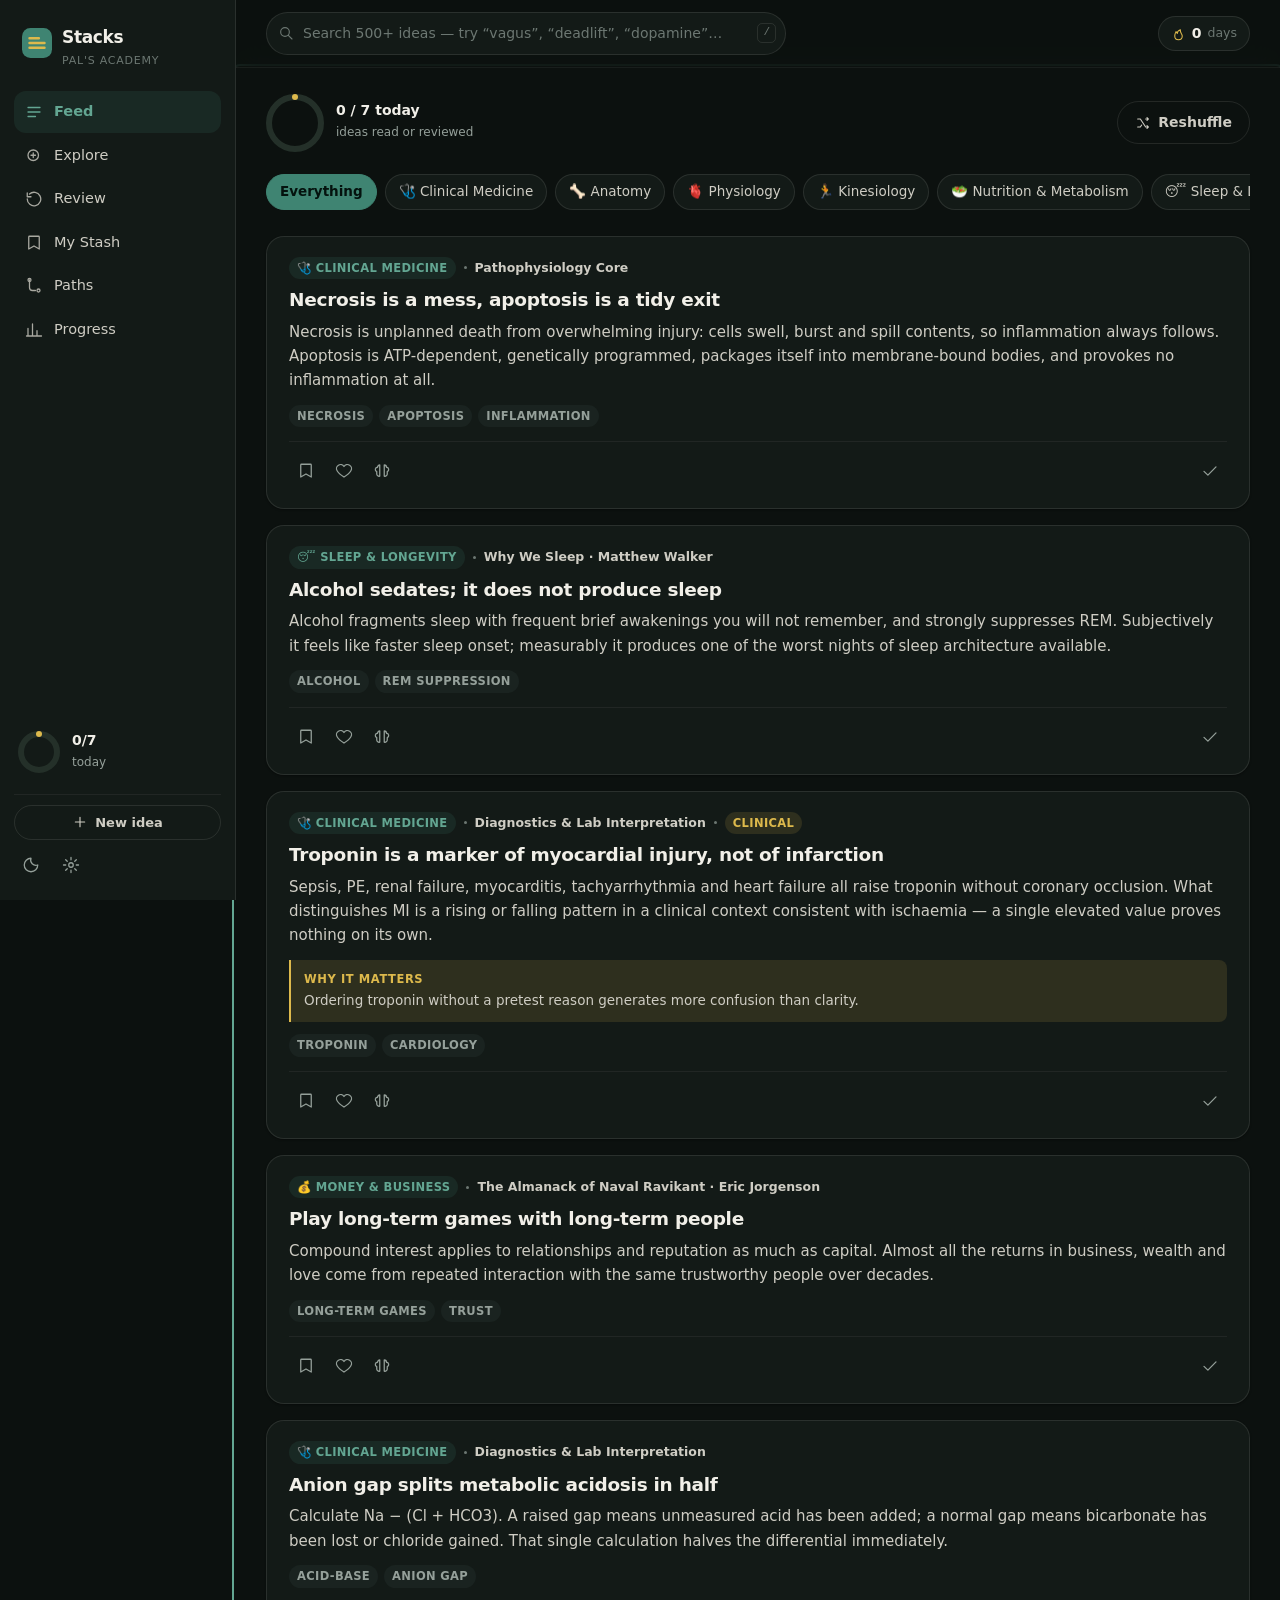
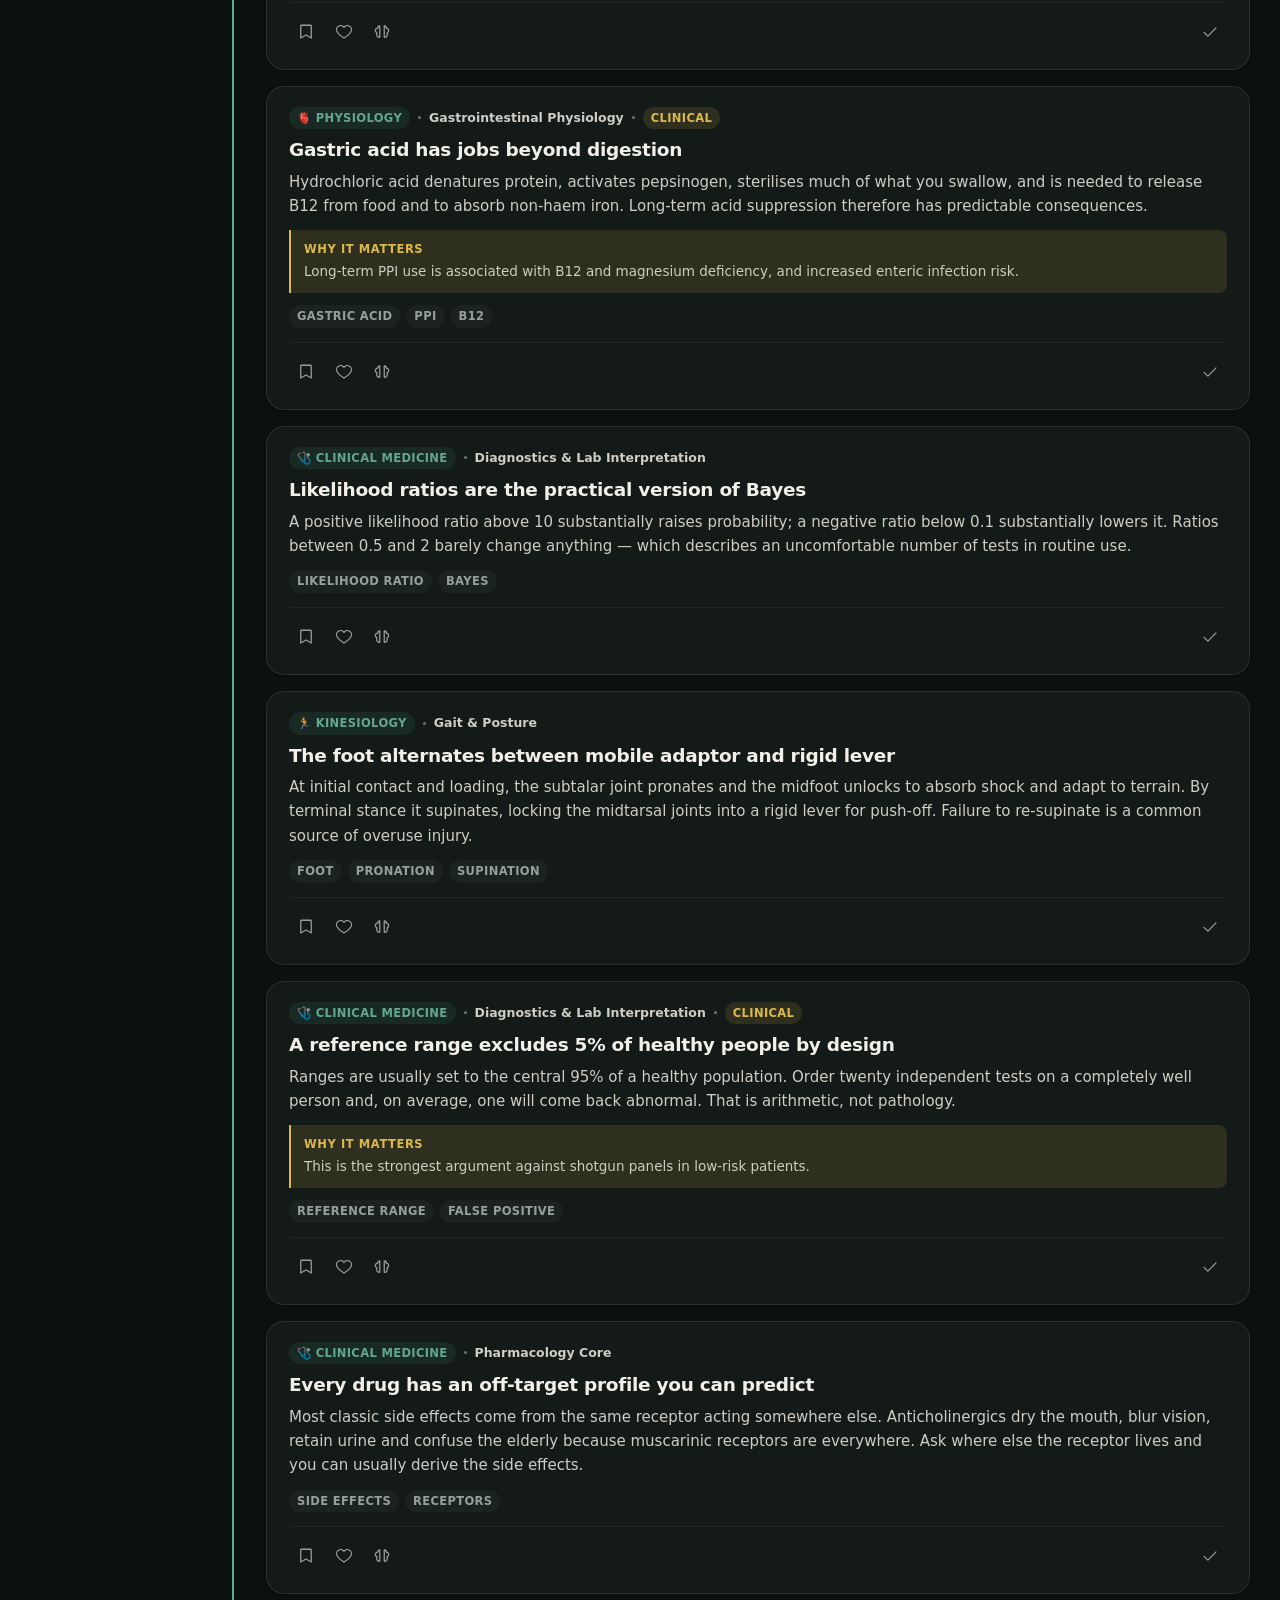
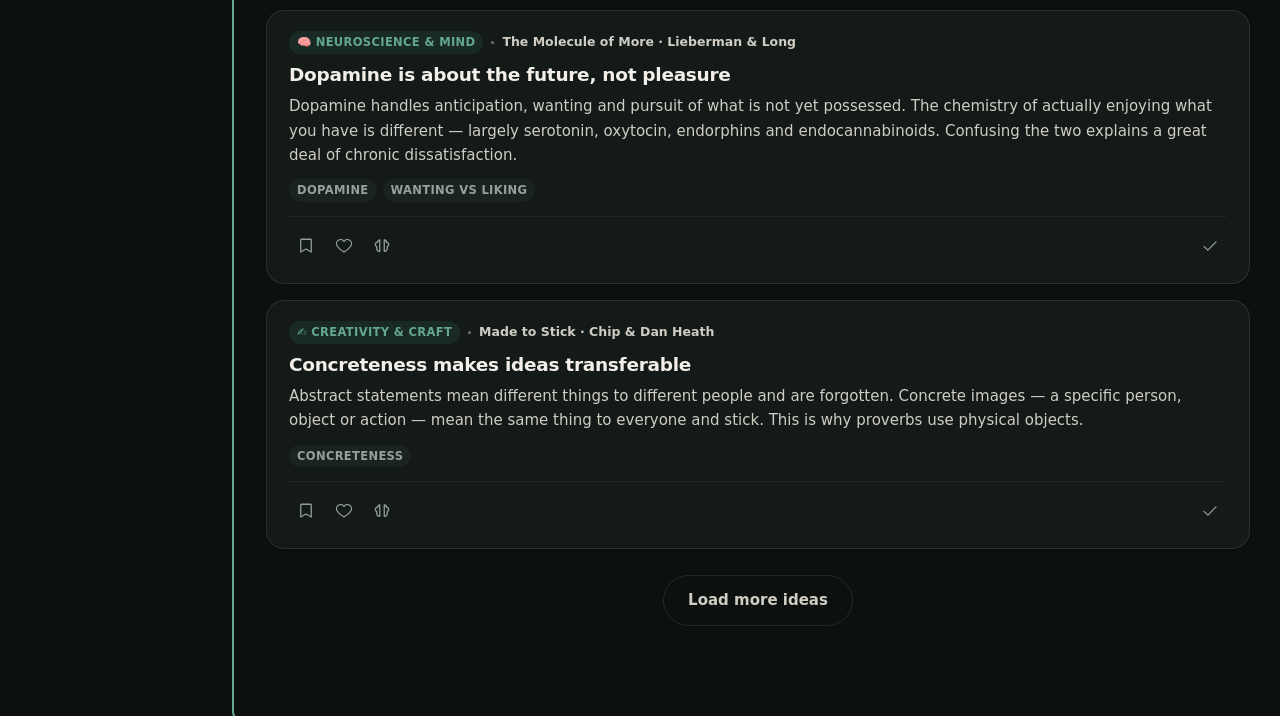
==== commit 2205af79: "Add Stacks — a private, offline personal knowledge app A Deepstash-style knowledge app built as a ze" ====
--- a/index.html
+++ b/index.html
@@ -1,36 +1,120 @@
-<!doctype html>
-<html lang="en">
+<!DOCTYPE html>
+<html lang="en" data-theme="dark">
 <head>
-  <meta charset="utf-8">
-  <meta name="viewport" content="width=device-width, initial-scale=1, viewport-fit=cover">
-  <title>PAL's Academy — Tutoring for Grade 11/12 and first-year university</title>
-  <meta name="description" content="Live weekly tutoring for GTA Grade 11/12 and first-year university students. Math, Science, English, French. Book a free consultation.">
-  <link rel="icon" href="design/assets/logo-mark.svg">
-  <link rel="stylesheet" href="design/colors_and_type.css">
-  <link rel="stylesheet" href="design/components.css">
-  <link rel="stylesheet" href="design/landing.css">
-  <link rel="stylesheet" href="design/tweaks.css">
-  <script src="https://unpkg.com/lucide@latest/dist/umd/lucide.min.js"></script>
-  <script src="https://unpkg.com/react@18.3.1/umd/react.development.js" integrity="sha384-hD6/rw4ppMLGNu3tX5cjIb+uRZ7UkRJ6BPkLpg4hAu/6onKUg4lLsHAs9EBPT82L" crossorigin="anonymous"></script>
-  <script src="https://unpkg.com/react-dom@18.3.1/umd/react-dom.development.js" integrity="sha384-u6aeetuaXnQ38mYT8rp6sbXaQe3NL9t+IBXmnYxwkUI2Hw4bsp2Wvmx4yRQF1uAm" crossorigin="anonymous"></script>
-  <script src="https://unpkg.com/@babel/standalone@7.29.0/babel.min.js" integrity="sha384-m08KidiNqLdpJqLq95G/LEi8Qvjl/xUYll3QILypMoQ65QorJ9Lvtp2RXYGBFj1y" crossorigin="anonymous"></script>
+<meta charset="utf-8">
+<meta name="viewport" content="width=device-width, initial-scale=1, viewport-fit=cover">
+<meta name="robots" content="noindex, nofollow, noarchive, noimageindex">
+<meta name="color-scheme" content="dark light">
+<title>Stacks — PAL's Academy</title>
+<link rel="icon" href="data:image/svg+xml,<svg xmlns='http://www.w3.org/2000/svg' viewBox='0 0 32 32'><rect width='32' height='32' rx='8' fill='%23114E40'/><path d='M8 20h16M8 15h16M8 10h10' stroke='%23C99A2A' stroke-width='2.5' stroke-linecap='round'/></svg>">
+<link rel="stylesheet" href="app/css/app.css">
 </head>
 <body>
-  <div id="root"></div>
 
-  <script>
-    window.TWEAK_DEFAULTS = /*EDITMODE-BEGIN*/{
-      "palette": "academic",
-      "headline": "modern",
-      "atmos": "quiet"
-    }/*EDITMODE-END*/;
-  </script>
+<div id="app" class="app">
 
-  <script type="text/babel" src="design/icon.jsx"></script>
-  <script type="text/babel" src="design/sections.jsx"></script>
-  <script type="text/babel" src="design/form.jsx"></script>
-  <script type="text/babel" src="design/tweaks-panel.jsx"></script>
-  <script type="text/babel" src="design/tweaks.jsx"></script>
-  <script type="text/babel" src="design/app.jsx"></script>
+  <!-- ============ SIDEBAR (desktop) ============ -->
+  <aside class="sidebar">
+    <a class="brand" href="#/feed">
+      <span class="brand-mark" aria-hidden="true">
+        <svg viewBox="0 0 32 32" width="30" height="30"><rect width="32" height="32" rx="9" fill="var(--primary)"/><path d="M8 21h16M8 16h16M8 11h10" stroke="var(--accent)" stroke-width="2.6" stroke-linecap="round"/></svg>
+      </span>
+      <span class="brand-text">
+        <strong>Stacks</strong>
+        <small>PAL's Academy</small>
+      </span>
+    </a>
+
+    <nav class="nav" id="nav">
+      <a href="#/feed"    data-route="feed"><i data-ico="feed"></i>Feed</a>
+      <a href="#/explore" data-route="explore"><i data-ico="explore"></i>Explore</a>
+      <a href="#/review"  data-route="review"><i data-ico="review"></i>Review<span class="pill" id="due-pill" hidden>0</span></a>
+      <a href="#/stash"   data-route="stash"><i data-ico="stash"></i>My Stash</a>
+      <a href="#/paths"   data-route="paths"><i data-ico="paths"></i>Paths</a>
+      <a href="#/stats"   data-route="stats"><i data-ico="stats"></i>Progress</a>
+    </nav>
+
+    <div class="sidebar-goal" id="sidebar-goal"></div>
+
+    <div class="sidebar-foot">
+      <button class="btn btn-ghost btn-sm" id="btn-new"><i data-ico="plus"></i>New idea</button>
+      <div class="row">
+        <button class="icon-btn" id="btn-theme" title="Toggle theme (t)"><i data-ico="theme"></i></button>
+        <a class="icon-btn" href="#/settings" title="Settings"><i data-ico="cog"></i></a>
+      </div>
+    </div>
+  </aside>
+
+  <!-- ============ MAIN ============ -->
+  <div class="main">
+    <header class="topbar">
+      <button class="icon-btn only-mobile" id="btn-menu" aria-label="Menu"><i data-ico="menu"></i></button>
+      <div class="search">
+        <i data-ico="search"></i>
+        <input id="search" type="search" placeholder="Search 500+ ideas — try &ldquo;vagus&rdquo;, &ldquo;deadlift&rdquo;, &ldquo;dopamine&rdquo;&hellip;" autocomplete="off" spellcheck="false">
+        <kbd>/</kbd>
+      </div>
+      <div class="topbar-right">
+        <div class="streak" id="streak" title="Current streak"></div>
+      </div>
+    </header>
+
+    <main id="view" class="view" tabindex="-1"></main>
+  </div>
+</div>
+
+<!-- ============ READER OVERLAY ============ -->
+<div class="reader" id="reader" hidden>
+  <div class="reader-bar">
+    <button class="icon-btn" id="reader-close" aria-label="Close (Esc)"><i data-ico="x"></i></button>
+    <div class="reader-progress"><span id="reader-progress-bar"></span></div>
+    <div class="reader-count" id="reader-count"></div>
+  </div>
+  <div class="reader-body" id="reader-body"></div>
+  <div class="reader-nav">
+    <button class="btn btn-ghost" id="reader-prev"><i data-ico="up"></i>Prev</button>
+    <div class="reader-acts" id="reader-acts"></div>
+    <button class="btn btn-ghost" id="reader-next">Next<i data-ico="down"></i></button>
+  </div>
+</div>
+
+<!-- ============ MODAL ============ -->
+<div class="modal-wrap" id="modal" hidden>
+  <div class="modal-backdrop" data-close></div>
+  <div class="modal" role="dialog" aria-modal="true" id="modal-inner"></div>
+</div>
+
+<div class="toast-wrap" id="toasts"></div>
+
+<!-- mobile bottom nav -->
+<nav class="botnav only-mobile">
+  <a href="#/feed"    data-route="feed"><i data-ico="feed"></i><span>Feed</span></a>
+  <a href="#/explore" data-route="explore"><i data-ico="explore"></i><span>Explore</span></a>
+  <a href="#/review"  data-route="review"><i data-ico="review"></i><span>Review</span></a>
+  <a href="#/stash"   data-route="stash"><i data-ico="stash"></i><span>Stash</span></a>
+  <a href="#/stats"   data-route="stats"><i data-ico="stats"></i><span>You</span></a>
+</nav>
+
+<!-- ============ LIBRARY (content) ============ -->
+<script src="app/js/library.js"></script>
+<script src="app/data/medicine.js"></script>
+<script src="app/data/anatomy.js"></script>
+<script src="app/data/physiology.js"></script>
+<script src="app/data/kinesiology.js"></script>
+<script src="app/data/nutrition.js"></script>
+<script src="app/data/recovery.js"></script>
+<script src="app/data/mind.js"></script>
+<script src="app/data/behavior.js"></script>
+<script src="app/data/influence.js"></script>
+<script src="app/data/wisdom.js"></script>
+<script src="app/data/world.js"></script>
+
+<!-- ============ APP ============ -->
+<script src="app/js/icons.js"></script>
+<script src="app/js/store.js"></script>
+<script src="app/js/srs.js"></script>
+<script src="app/js/ui.js"></script>
+<script src="app/js/views.js"></script>
+<script src="app/js/app.js"></script>
 </body>
 </html>
--- a/app/css/app.css
+++ b/app/css/app.css
@@ -0,0 +1,338 @@
+/* ==========================================================================
+   Stacks — personal knowledge app for PAL's Academy
+   Design tokens adapted from the PAL's Academy brand system
+   ========================================================================== */
+
+@import url('https://fonts.googleapis.com/css2?family=DM+Sans:opsz,wght@9..40,400;9..40,500;9..40,600;9..40,700&family=Instrument+Serif:ital@0;1&family=JetBrains+Mono:wght@400;500&display=swap');
+
+:root {
+  --teal-50:#EEF5F2; --teal-100:#D6E7E0; --teal-200:#A9CDC1; --teal-300:#6FA897;
+  --teal-400:#3F8472; --teal-500:#1D6655; --teal-600:#114E40; --teal-700:#0B3D32;
+  --teal-800:#082E26; --teal-900:#051F1A;
+  --gold-50:#FBF6E8; --gold-100:#F5E9C2; --gold-200:#EBD389; --gold-300:#DDB94C;
+  --gold-400:#C99A2A; --gold-500:#A77E1F;
+  --ink-50:#FAF8F4; --ink-100:#F2EFE8; --ink-200:#E4DFD3; --ink-300:#C9C2B2;
+  --ink-400:#9A9384; --ink-500:#6E6759; --ink-600:#4D4738; --ink-700:#34302A;
+  --ink-800:#211F1B; --ink-900:#131210;
+
+  --r-sm:8px; --r-md:12px; --r-lg:18px; --r-xl:26px; --r-full:999px;
+  --sans:'DM Sans',ui-sans-serif,system-ui,-apple-system,'Segoe UI',Roboto,sans-serif;
+  --serif:'Instrument Serif',ui-serif,Georgia,'Times New Roman',serif;
+  --mono:'JetBrains Mono',ui-monospace,SFMono-Regular,Menlo,monospace;
+  --sidebar-w:236px; --max-read:720px;
+  --ease:cubic-bezier(.22,.61,.36,1);
+}
+
+/* ---------- light ---------- */
+html[data-theme="light"] {
+  --bg:var(--ink-50); --surface:#FFFFFF; --surface-2:var(--ink-100); --surface-3:var(--ink-200);
+  --fg-1:var(--ink-900); --fg-2:var(--ink-700); --fg-3:var(--ink-500); --fg-4:var(--ink-400);
+  --primary:var(--teal-600); --primary-hi:var(--teal-500); --primary-soft:var(--teal-50);
+  --on-primary:#fff;
+  --accent:var(--gold-500); --accent-soft:var(--gold-50);
+  --border:rgba(19,18,16,.11); --border-2:rgba(19,18,16,.2); --divider:rgba(19,18,16,.06);
+  --shadow-1:0 1px 2px rgba(19,18,16,.06),0 2px 8px rgba(19,18,16,.05);
+  --shadow-2:0 8px 30px rgba(19,18,16,.11);
+  --ok:#2E7A55; --warn:#B3691A; --danger:#B0382B;
+}
+/* ---------- dark ---------- */
+html[data-theme="dark"] {
+  --bg:#0C110F; --surface:#131A17; --surface-2:#1A2320; --surface-3:#243029;
+  --fg-1:#F1EFE8; --fg-2:#CFCDC4; --fg-3:#95A09A; --fg-4:#6C7772;
+  --primary:#3F8472; --primary-hi:#63A692; --primary-soft:rgba(63,132,114,.14);
+  --on-primary:#04120E;
+  --accent:#DDB94C; --accent-soft:rgba(221,185,76,.13);
+  --border:rgba(240,238,230,.10); --border-2:rgba(240,238,230,.2); --divider:rgba(240,238,230,.06);
+  --shadow-1:0 1px 2px rgba(0,0,0,.35);
+  --shadow-2:0 14px 40px rgba(0,0,0,.5);
+  --ok:#5BB58A; --warn:#D99A4E; --danger:#E0796A;
+}
+
+*,*::before,*::after{box-sizing:border-box}
+/* must win over the display rules on .reader / .modal-wrap below */
+[hidden]{display:none!important}
+html,body{height:100%}
+body{
+  margin:0; background:var(--bg); color:var(--fg-2);
+  font-family:var(--sans); font-size:15.5px; line-height:1.62;
+  -webkit-font-smoothing:antialiased; text-rendering:optimizeLegibility;
+  overscroll-behavior-y:none;
+}
+h1,h2,h3,h4{color:var(--fg-1); line-height:1.22; margin:0; font-weight:600; letter-spacing:-.012em}
+a{color:inherit; text-decoration:none}
+button,input,select,textarea{font:inherit; color:inherit}
+::selection{background:var(--accent); color:#131210}
+:focus-visible{outline:2px solid var(--primary-hi); outline-offset:2px; border-radius:4px}
+
+/* ================= layout ================= */
+.app{display:grid; grid-template-columns:var(--sidebar-w) 1fr; min-height:100dvh}
+.main{min-width:0; display:flex; flex-direction:column}
+.view{flex:1; padding:26px 30px 90px; min-width:0}
+.wrap{max-width:1040px; margin:0 auto}
+.read{max-width:var(--max-read); margin:0 auto}
+
+/* ================= sidebar ================= */
+.sidebar{
+  position:sticky; top:0; height:100dvh; display:flex; flex-direction:column; gap:8px;
+  padding:18px 14px; background:var(--surface); border-right:1px solid var(--border); z-index:40;
+}
+.brand{display:flex; gap:10px; align-items:center; padding:6px 8px 14px}
+.brand-text strong{display:block; font-size:17px; color:var(--fg-1); letter-spacing:-.02em}
+.brand-text small{display:block; font-size:11px; color:var(--fg-4); letter-spacing:.07em; text-transform:uppercase}
+.nav{display:flex; flex-direction:column; gap:2px}
+.nav a{
+  display:flex; align-items:center; gap:11px; padding:9px 11px; border-radius:var(--r-md);
+  color:var(--fg-2); font-weight:500; font-size:14.5px; transition:background .14s var(--ease), color .14s
+}
+.nav a svg{width:18px; height:18px; opacity:.8; flex:none}
+.nav a:hover{background:var(--surface-2); color:var(--fg-1)}
+.nav a.on{background:var(--primary-soft); color:var(--primary-hi); font-weight:600}
+.nav a.on svg{opacity:1}
+.pill{margin-left:auto; background:var(--accent); color:#131210; font-size:11px; font-weight:700;
+  padding:1px 7px; border-radius:var(--r-full); line-height:1.6}
+.sidebar-goal{margin-top:auto; padding:12px 4px}
+.sidebar-foot{display:flex; flex-direction:column; gap:8px; padding-top:10px; border-top:1px solid var(--divider)}
+.sidebar-foot .row{display:flex; gap:6px}
+
+/* ================= topbar ================= */
+.topbar{
+  position:sticky; top:0; z-index:30; display:flex; align-items:center; gap:12px;
+  padding:12px 30px; background:color-mix(in srgb, var(--bg) 86%, transparent);
+  backdrop-filter:saturate(1.4) blur(14px); border-bottom:1px solid var(--divider);
+}
+.search{position:relative; flex:1; max-width:520px; display:flex; align-items:center}
+.search svg{position:absolute; left:12px; width:16px; height:16px; color:var(--fg-4)}
+.search input{
+  width:100%; background:var(--surface); border:1px solid var(--border); border-radius:var(--r-full);
+  padding:9px 40px 9px 36px; font-size:14px; color:var(--fg-1); transition:border-color .15s, box-shadow .15s
+}
+.search input::placeholder{color:var(--fg-4)}
+.search input:focus{outline:none; border-color:var(--primary); box-shadow:0 0 0 3px var(--primary-soft)}
+.search kbd{
+  position:absolute; right:10px; font-family:var(--mono); font-size:11px; color:var(--fg-4);
+  border:1px solid var(--border); border-radius:5px; padding:0 5px; pointer-events:none
+}
+.topbar-right{margin-left:auto; display:flex; align-items:center; gap:10px}
+.streak{display:flex; align-items:center; gap:6px; font-weight:700; font-size:14px; color:var(--fg-1);
+  background:var(--surface); border:1px solid var(--border); padding:5px 12px; border-radius:var(--r-full)}
+.streak svg{width:15px; height:15px; flex:none; color:var(--accent)}
+.streak em{font-style:normal; color:var(--fg-4); font-weight:500; font-size:12.5px}
+
+/* ================= buttons ================= */
+.btn{
+  display:inline-flex; align-items:center; justify-content:center; gap:7px; cursor:pointer;
+  border:1px solid transparent; border-radius:var(--r-full); padding:9px 17px;
+  font-size:14px; font-weight:600; background:var(--surface-2); color:var(--fg-1);
+  transition:transform .1s var(--ease), background .15s, border-color .15s, opacity .15s;
+}
+.btn svg{width:16px; height:16px}
+.btn:hover{background:var(--surface-3)}
+.btn:active{transform:scale(.97)}
+.btn-primary{background:var(--primary); color:var(--on-primary); border-color:transparent}
+.btn-primary:hover{background:var(--primary-hi)}
+.btn-accent{background:var(--accent); color:#131210}
+.btn-ghost{background:transparent; border-color:var(--border); color:var(--fg-2)}
+.btn-ghost:hover{background:var(--surface-2); color:var(--fg-1)}
+.btn-sm{padding:6px 12px; font-size:13px}
+.btn-lg{padding:12px 24px; font-size:15px}
+.btn[disabled]{opacity:.45; pointer-events:none}
+.icon-btn{
+  display:inline-flex; align-items:center; justify-content:center; width:34px; height:34px; flex:none;
+  border-radius:var(--r-md); border:1px solid transparent; background:transparent; color:var(--fg-3); cursor:pointer;
+  transition:background .15s, color .15s
+}
+.icon-btn svg{width:18px; height:18px}
+.icon-btn:hover{background:var(--surface-2); color:var(--fg-1)}
+.icon-btn.on{color:var(--accent)}
+.icon-btn.on svg{fill:currentColor}
+
+/* ================= chips / tags ================= */
+.chips{display:flex; gap:8px; flex-wrap:wrap}
+.chips.scroll{flex-wrap:nowrap; overflow-x:auto; padding-bottom:4px; scrollbar-width:none}
+.chips.scroll::-webkit-scrollbar{display:none}
+.chip{
+  cursor:pointer; white-space:nowrap; border:1px solid var(--border); background:var(--surface);
+  color:var(--fg-2); border-radius:var(--r-full); padding:6px 13px; font-size:13.5px; font-weight:500;
+  transition:background .14s, color .14s, border-color .14s
+}
+.chip:hover{border-color:var(--border-2); color:var(--fg-1)}
+.chip.on{background:var(--primary); border-color:var(--primary); color:var(--on-primary); font-weight:600}
+.tag{
+  display:inline-block; font-size:11.5px; font-weight:600; letter-spacing:.03em; text-transform:uppercase;
+  padding:2px 8px; border-radius:var(--r-full); background:var(--surface-2); color:var(--fg-3)
+}
+.tag-topic{background:var(--primary-soft); color:var(--primary-hi)}
+.tag-clin{background:var(--accent-soft); color:var(--accent)}
+
+/* ================= idea card ================= */
+.grid{display:grid; gap:16px}
+.grid-2{grid-template-columns:repeat(auto-fill,minmax(300px,1fr))}
+.grid-3{grid-template-columns:repeat(auto-fill,minmax(240px,1fr))}
+
+.card{
+  background:var(--surface); border:1px solid var(--border); border-radius:var(--r-lg);
+  padding:20px 22px; box-shadow:var(--shadow-1); transition:border-color .16s, transform .16s var(--ease);
+  position:relative;
+}
+.card:hover{border-color:var(--border-2)}
+.card.read-done{opacity:.72}
+.card-head{display:flex; align-items:center; flex-wrap:wrap; gap:8px; row-gap:5px; margin-bottom:10px; font-size:12.5px; color:var(--fg-3)}
+.card-head .dot{width:3px; height:3px; border-radius:50%; background:var(--fg-4); flex:none}
+.card-src{font-weight:600; color:var(--fg-2); cursor:pointer}
+.card-src:hover{color:var(--primary-hi)}
+.card h3{font-size:18.5px; margin-bottom:8px; cursor:pointer; letter-spacing:-.015em}
+.card h3:hover{color:var(--primary-hi)}
+.card p{margin:0; color:var(--fg-2); font-size:15px}
+.card .clin{
+  margin-top:12px; padding:10px 13px; border-left:2px solid var(--accent); background:var(--accent-soft);
+  border-radius:0 var(--r-sm) var(--r-sm) 0; font-size:13.5px; color:var(--fg-2)
+}
+.card .clin b{color:var(--accent); font-size:11.5px; letter-spacing:.05em; text-transform:uppercase; display:block; margin-bottom:2px}
+.card-foot{display:flex; align-items:center; gap:4px; margin-top:14px; padding-top:12px; border-top:1px solid var(--divider)}
+.card-foot .spacer{flex:1}
+.card-tags{display:flex; gap:6px; flex-wrap:wrap; margin-top:12px}
+
+/* ================= section headers ================= */
+.sec{margin-bottom:34px}
+.sec-head{display:flex; align-items:baseline; gap:12px; margin-bottom:16px}
+.sec-head h2{font-size:21px}
+.sec-head .more{margin-left:auto; font-size:13.5px; color:var(--primary-hi); font-weight:600; cursor:pointer}
+.page-title{font-family:var(--serif); font-size:38px; font-weight:400; letter-spacing:-.02em; margin-bottom:6px}
+.page-sub{color:var(--fg-3); font-size:15px; margin:0 0 26px}
+
+/* ================= goal ring ================= */
+.ring{display:flex; align-items:center; gap:12px}
+.ring svg{transform:rotate(-90deg); flex:none}
+.ring circle{fill:none; stroke-width:6; stroke-linecap:round}
+.ring .bg{stroke:var(--surface-3)}
+.ring .fg{stroke:var(--accent); transition:stroke-dasharray .6s var(--ease)}
+.ring .lab strong{display:block; color:var(--fg-1); font-size:14px; line-height:1.3}
+.ring .lab span{font-size:12px; color:var(--fg-3)}
+
+/* ================= source / topic tiles ================= */
+.tile{
+  background:var(--surface); border:1px solid var(--border); border-radius:var(--r-lg); padding:18px;
+  cursor:pointer; transition:border-color .16s, transform .16s var(--ease); display:block; box-shadow:var(--shadow-1)
+}
+.tile:hover{border-color:var(--primary); transform:translateY(-2px)}
+.tile .emoji{font-size:24px; line-height:1; display:block; margin-bottom:10px}
+.tile h3{font-size:16px; margin-bottom:4px}
+.tile p{margin:0; font-size:13.5px; color:var(--fg-3)}
+.tile .meta{margin-top:12px; font-size:12px; color:var(--fg-4); font-family:var(--mono)}
+.bar{height:4px; border-radius:2px; background:var(--surface-3); overflow:hidden; margin-top:10px}
+.bar i{display:block; height:100%; background:var(--primary); border-radius:2px; transition:width .5s var(--ease)}
+.bar.gold i{background:var(--accent)}
+
+/* ================= reader ================= */
+.reader{position:fixed; inset:0; z-index:80; background:var(--bg); display:flex; flex-direction:column}
+.reader-bar{display:flex; align-items:center; gap:14px; padding:12px 18px; border-bottom:1px solid var(--divider)}
+.reader-progress{flex:1; height:3px; background:var(--surface-3); border-radius:2px; overflow:hidden}
+.reader-progress span{display:block; height:100%; background:var(--accent); width:0; transition:width .3s var(--ease)}
+.reader-count{font-family:var(--mono); font-size:12px; color:var(--fg-4)}
+.reader-body{flex:1; overflow-y:auto; padding:40px 24px 30px; display:flex; flex-direction:column}
+.reader-nav{display:flex; align-items:center; gap:10px; padding:12px 18px; border-top:1px solid var(--divider); background:var(--surface)}
+.reader-acts{flex:1; display:flex; justify-content:center; gap:6px}
+/* margin:auto (not justify-content) centres short ideas without clipping long ones */
+.rd{max-width:var(--max-read); width:100%; margin:auto}
+.rd .kicker{display:flex; align-items:center; gap:8px; font-size:13px; color:var(--fg-3); margin-bottom:14px}
+.rd h1{font-family:var(--serif); font-weight:400; font-size:34px; line-height:1.18; margin-bottom:18px; letter-spacing:-.01em}
+.rd .lede{font-size:18px; line-height:1.72; color:var(--fg-2)}
+.rd .clin{margin-top:22px; padding:16px 18px; border-left:3px solid var(--accent); background:var(--accent-soft); border-radius:0 var(--r-md) var(--r-md) 0}
+.rd .clin b{display:block; font-size:11.5px; letter-spacing:.06em; text-transform:uppercase; color:var(--accent); margin-bottom:4px}
+.rd .mnem{margin-top:14px; font-family:var(--mono); font-size:13.5px; color:var(--fg-3); background:var(--surface-2);
+  padding:12px 14px; border-radius:var(--r-md)}
+.rd .src-note{margin-top:28px; padding-top:18px; border-top:1px solid var(--divider); font-size:13.5px; color:var(--fg-3)}
+
+/* ================= review ================= */
+.rev-card{
+  background:var(--surface); border:1px solid var(--border); border-radius:var(--r-xl); padding:40px 34px;
+  box-shadow:var(--shadow-2); min-height:320px; display:flex; flex-direction:column; justify-content:center;
+  text-align:center
+}
+.rev-q{font-family:var(--serif); font-weight:400; font-size:28px; line-height:1.32; color:var(--fg-1)}
+.rev-q .cloze{color:var(--accent); border-bottom:2px dashed var(--accent); padding-bottom:1px}
+.rev-a{margin-top:22px; padding-top:22px; border-top:1px solid var(--divider); font-size:16px; text-align:left}
+.rev-grade{display:grid; grid-template-columns:repeat(4,1fr); gap:8px; margin-top:18px}
+.rev-grade button{padding:12px 6px; border-radius:var(--r-md); border:1px solid var(--border);
+  background:var(--surface); cursor:pointer; font-weight:600; font-size:13.5px; transition:.14s}
+.rev-grade button small{display:block; font-weight:400; font-size:11px; color:var(--fg-4); margin-top:2px; font-family:var(--mono)}
+.rev-grade button:hover{border-color:var(--border-2); background:var(--surface-2)}
+.rev-grade .g1:hover{border-color:var(--danger); color:var(--danger)}
+.rev-grade .g4:hover{border-color:var(--ok); color:var(--ok)}
+
+/* ================= stats ================= */
+.stat{background:var(--surface); border:1px solid var(--border); border-radius:var(--r-lg); padding:18px 20px}
+.stat b{display:block; font-size:30px; line-height:1.1; color:var(--fg-1); font-weight:700; letter-spacing:-.02em}
+.stat span{font-size:12.5px; color:var(--fg-3)}
+.heat{display:grid; grid-auto-flow:column; grid-template-rows:repeat(7,11px); justify-content:start; gap:3px; overflow-x:auto; padding-bottom:4px}
+.heat i{width:11px; height:11px; border-radius:2.5px; background:var(--surface-2); display:block}
+.heat i[data-l="1"]{background:color-mix(in srgb,var(--primary) 32%,var(--surface-2))}
+.heat i[data-l="2"]{background:color-mix(in srgb,var(--primary) 58%,var(--surface-2))}
+.heat i[data-l="3"]{background:color-mix(in srgb,var(--primary) 80%,var(--surface-2))}
+.heat i[data-l="4"]{background:var(--accent)}
+.cov-row{display:flex; align-items:center; gap:12px; padding:9px 0; border-bottom:1px solid var(--divider)}
+.cov-row:last-child{border-bottom:none}
+.cov-row .nm{width:190px; flex:none; font-size:14px; color:var(--fg-1); font-weight:500; display:flex; gap:8px; align-items:center}
+.cov-row .bar{flex:1; margin:0; height:8px; border-radius:4px}
+.cov-row .pc{width:74px; text-align:right; font-family:var(--mono); font-size:12px; color:var(--fg-3); flex:none}
+
+/* ================= modal / toast ================= */
+.modal-wrap{position:fixed; inset:0; z-index:100; display:grid; place-items:center; padding:20px}
+.modal-backdrop{position:absolute; inset:0; background:rgba(5,15,12,.6); backdrop-filter:blur(3px)}
+.modal{position:relative; background:var(--surface); border:1px solid var(--border); border-radius:var(--r-xl);
+  box-shadow:var(--shadow-2); width:min(620px,100%); max-height:86dvh; overflow-y:auto; padding:26px}
+.modal h2{font-size:20px; margin-bottom:6px}
+.field{display:block; margin-top:16px}
+.field span{display:block; font-size:12.5px; font-weight:600; color:var(--fg-3); margin-bottom:6px; letter-spacing:.02em}
+.field input,.field textarea,.field select{
+  width:100%; background:var(--bg); border:1px solid var(--border); border-radius:var(--r-md);
+  padding:10px 13px; font-size:14.5px; color:var(--fg-1); resize:vertical
+}
+.field textarea{min-height:110px; line-height:1.6}
+.field input:focus,.field textarea:focus,.field select:focus{outline:none; border-color:var(--primary); box-shadow:0 0 0 3px var(--primary-soft)}
+.modal-foot{display:flex; gap:8px; justify-content:flex-end; margin-top:22px}
+.toast-wrap{position:fixed; bottom:24px; left:50%; transform:translateX(-50%); z-index:200; display:flex; flex-direction:column; gap:8px; align-items:center; pointer-events:none}
+.toast{background:var(--fg-1); color:var(--bg); padding:9px 18px; border-radius:var(--r-full); font-size:13.5px; font-weight:600;
+  box-shadow:var(--shadow-2); animation:pop .25s var(--ease)}
+@keyframes pop{from{opacity:0; transform:translateY(8px)}}
+
+/* ================= misc ================= */
+.empty{text-align:center; padding:70px 20px; color:var(--fg-3)}
+.empty .big{font-size:40px; margin-bottom:12px}
+.empty h3{margin-bottom:6px}
+.kbd-hint{font-family:var(--mono); font-size:12px; color:var(--fg-4)}
+.hr{height:1px; background:var(--divider); margin:26px 0; border:0}
+.only-mobile{display:none}
+.botnav{display:none}
+.muted{color:var(--fg-3)}
+.rowline{display:flex; align-items:center; gap:12px}
+.list-item{display:flex; align-items:flex-start; gap:12px; padding:13px 0; border-bottom:1px solid var(--divider); cursor:pointer}
+.list-item:hover h4{color:var(--primary-hi)}
+.list-item h4{font-size:15.5px; margin-bottom:2px; font-weight:600}
+.list-item p{margin:0; font-size:13.5px; color:var(--fg-3); display:-webkit-box; -webkit-line-clamp:2; -webkit-box-orient:vertical; overflow:hidden}
+.list-item .n{font-family:var(--mono); font-size:12px; color:var(--fg-4); width:26px; flex:none; padding-top:3px}
+
+/* ================= responsive ================= */
+@media (max-width:860px){
+  .app{grid-template-columns:1fr}
+  .sidebar{position:fixed; left:0; top:0; width:270px; transform:translateX(-100%); transition:transform .25s var(--ease); box-shadow:var(--shadow-2)}
+  .sidebar.open{transform:none}
+  .only-mobile{display:inline-flex}
+  .view{padding:20px 16px 100px}
+  .topbar{padding:10px 14px}
+  .search kbd{display:none}
+  .streak{padding:4px 10px; font-size:13px}
+  .page-title{font-size:30px}
+  .botnav{
+    display:flex; position:fixed; bottom:0; left:0; right:0; z-index:50; background:var(--surface);
+    border-top:1px solid var(--border); padding:6px 4px calc(6px + env(safe-area-inset-bottom));
+  }
+  .botnav a{flex:1; display:flex; flex-direction:column; align-items:center; gap:2px; padding:6px 0;
+    font-size:10.5px; color:var(--fg-4); font-weight:600}
+  .botnav a svg{width:20px; height:20px}
+  .botnav a.on{color:var(--primary-hi)}
+  .rd h1{font-size:27px} .rd .lede{font-size:16.5px}
+  .rev-q{font-size:22px} .rev-card{padding:28px 20px}
+  .cov-row .nm{width:130px; font-size:13px}
+}
+@media (prefers-reduced-motion:reduce){*{animation-duration:.01ms!important; transition-duration:.01ms!important}}
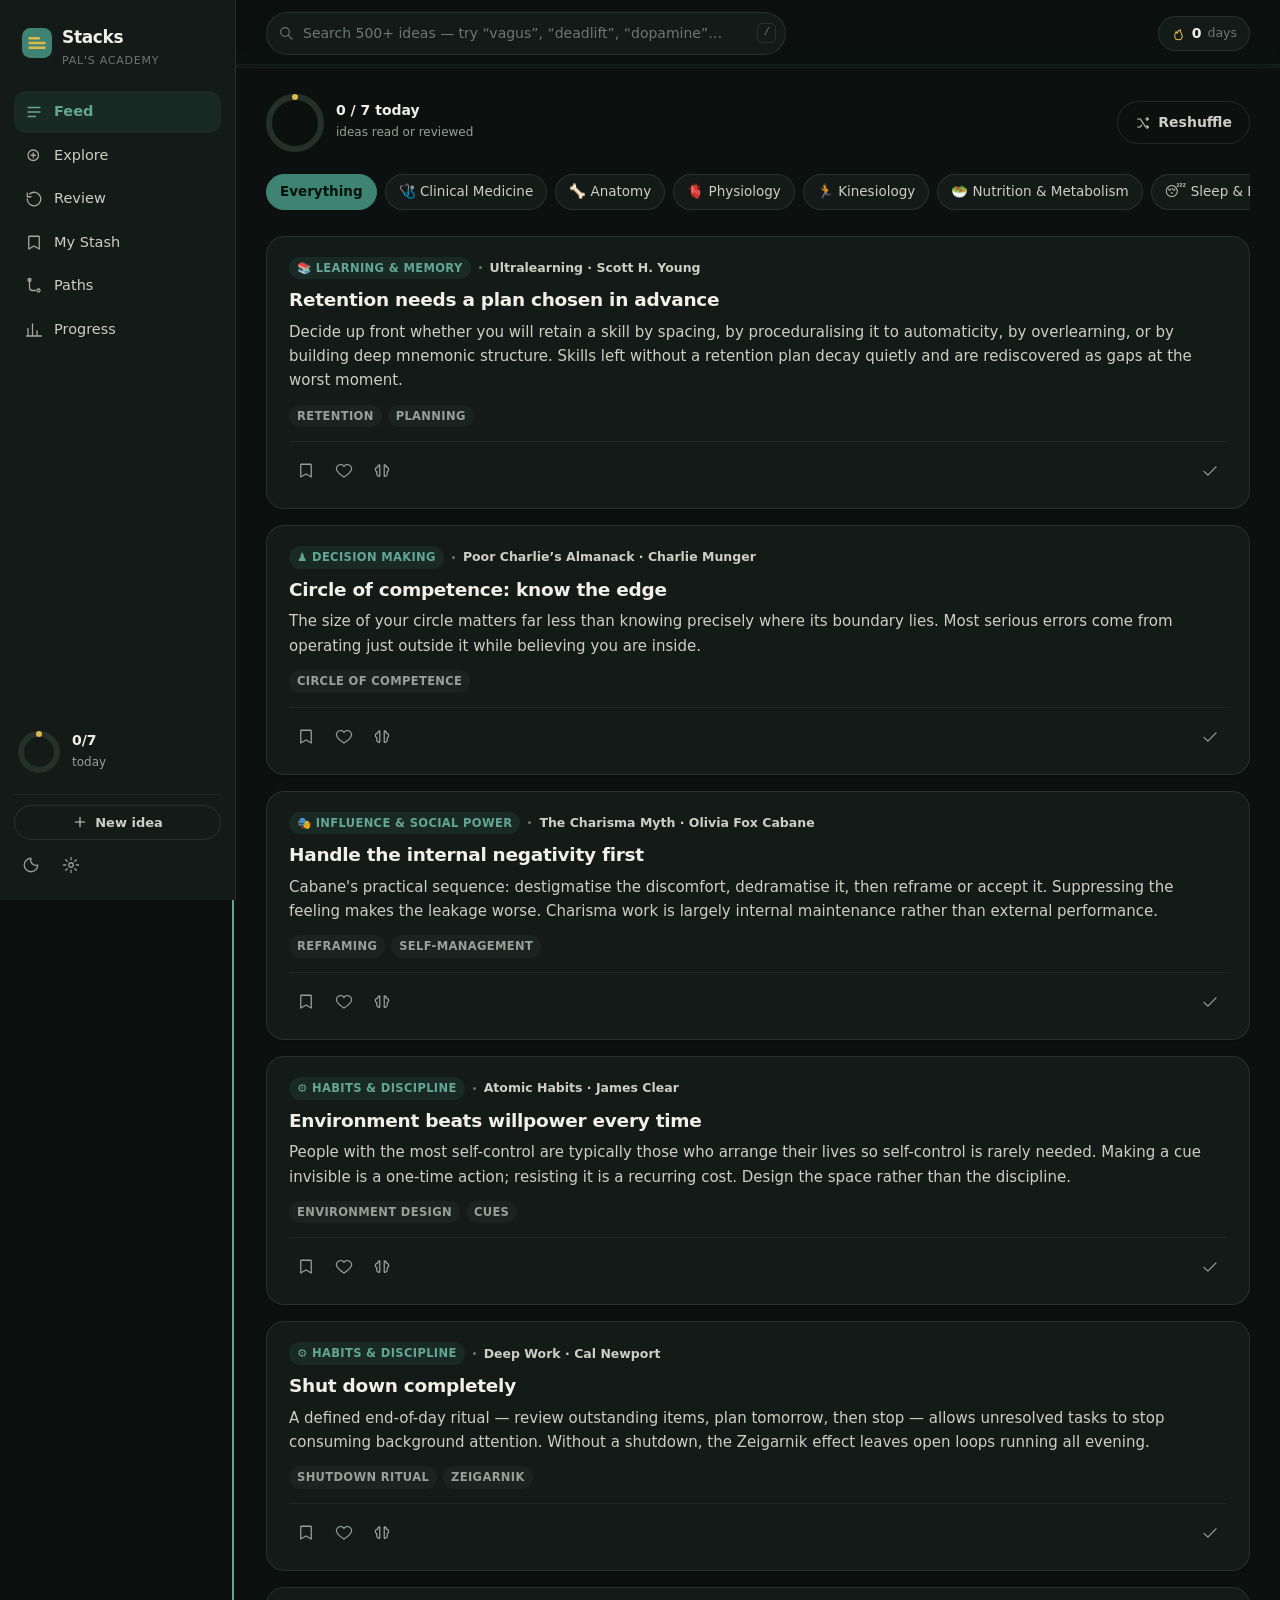
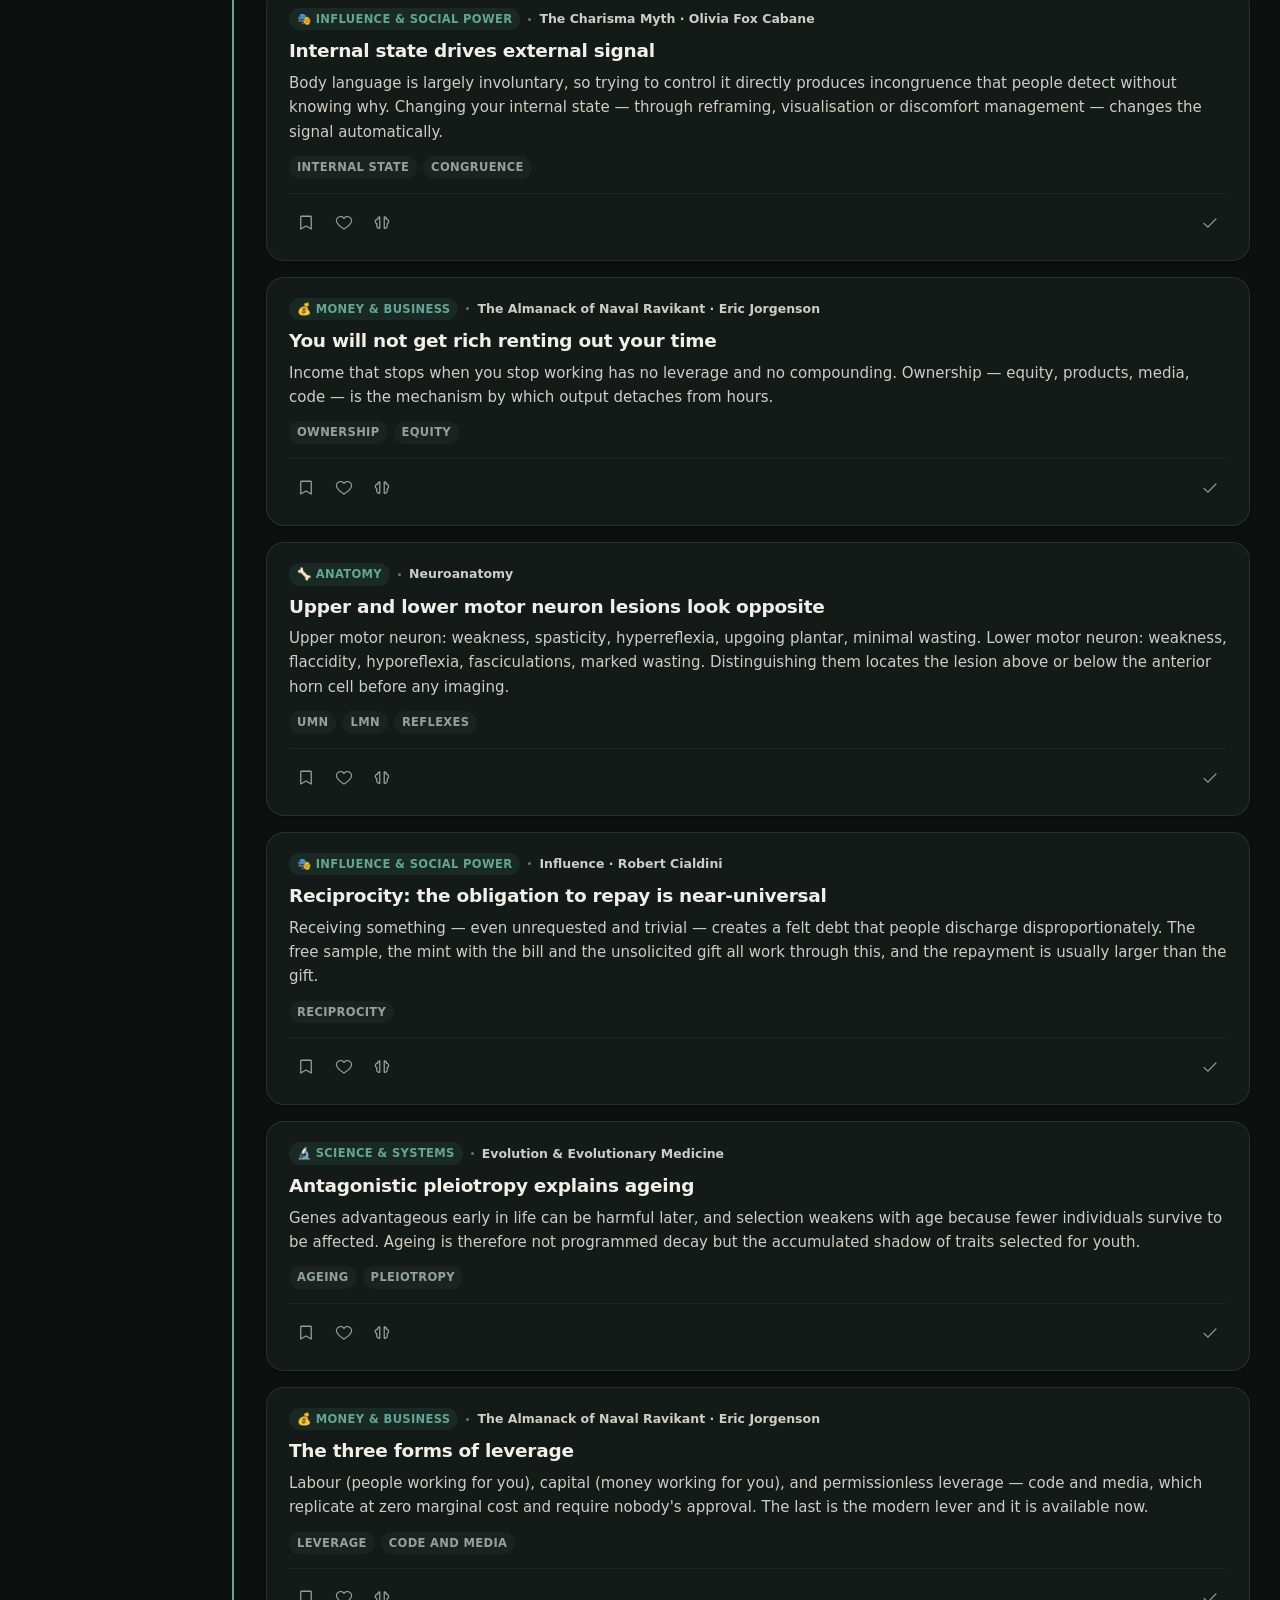
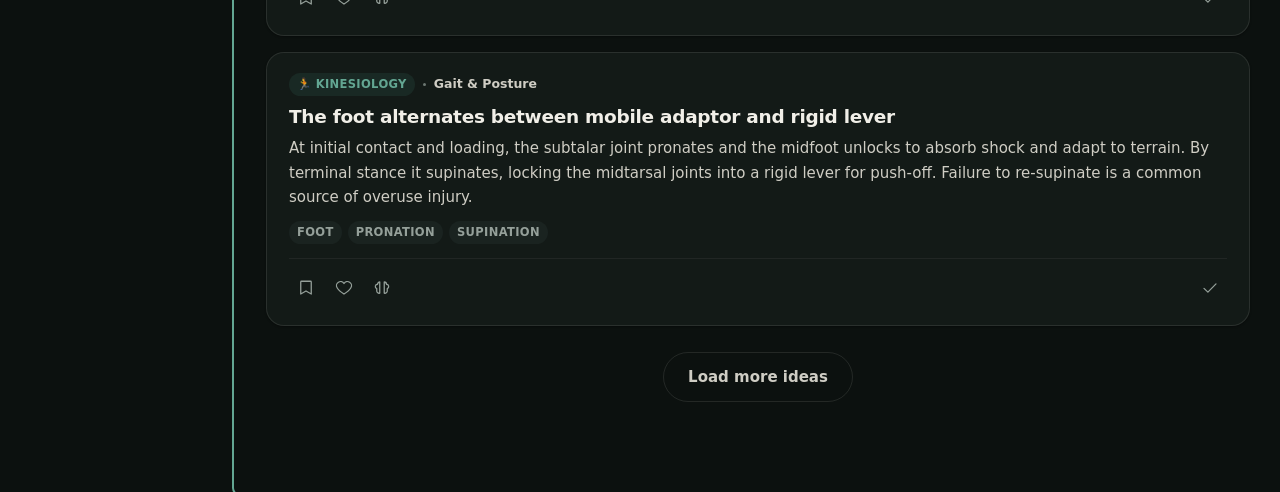
==== commit 52270675: "Expand library to 928 ideas and add a provenance layer Content: 624 -> 928 ideas, 74 -> 107 sources." ====
--- a/index.html
+++ b/index.html
@@ -97,6 +97,7 @@
 
 <!-- ============ LIBRARY (content) ============ -->
 <script src="app/js/library.js"></script>
+<script src="app/data/references.js"></script>
 <script src="app/data/medicine.js"></script>
 <script src="app/data/anatomy.js"></script>
 <script src="app/data/physiology.js"></script>
@@ -108,6 +109,11 @@
 <script src="app/data/influence.js"></script>
 <script src="app/data/wisdom.js"></script>
 <script src="app/data/world.js"></script>
+<script src="app/data/medicine2.js"></script>
+<script src="app/data/bodywork2.js"></script>
+<script src="app/data/health2.js"></script>
+<script src="app/data/psyche2.js"></script>
+<script src="app/data/world2.js"></script>
 
 <!-- ============ APP ============ -->
 <script src="app/js/icons.js"></script>
--- a/app/css/app.css
+++ b/app/css/app.css
@@ -163,6 +163,16 @@
 }
 .tag-topic{background:var(--primary-soft); color:var(--primary-hi)}
 .tag-clin{background:var(--accent-soft); color:var(--accent)}
+.tag-ref{background:transparent; color:var(--fg-4); border:1px solid var(--border)}
+
+/* citation block */
+.ref{margin-top:20px; padding:14px 16px; border:1px solid var(--border); border-radius:var(--r-md);
+  background:var(--surface-2); font-size:13.5px; color:var(--fg-2)}
+.ref b{display:block; font-size:11.5px; letter-spacing:.06em; text-transform:uppercase; color:var(--fg-4); margin-bottom:5px}
+.ref cite{display:block; font-style:normal; font-weight:600; color:var(--fg-1)}
+.ref em{display:block; font-style:normal; color:var(--fg-3); margin:5px 0 8px}
+.ref a{color:var(--primary-hi); font-family:var(--mono); font-size:12px; text-decoration:underline}
+.ref .pmid{font-family:var(--mono); font-size:12px; color:var(--fg-4)}
 
 /* ================= idea card ================= */
 .grid{display:grid; gap:16px}
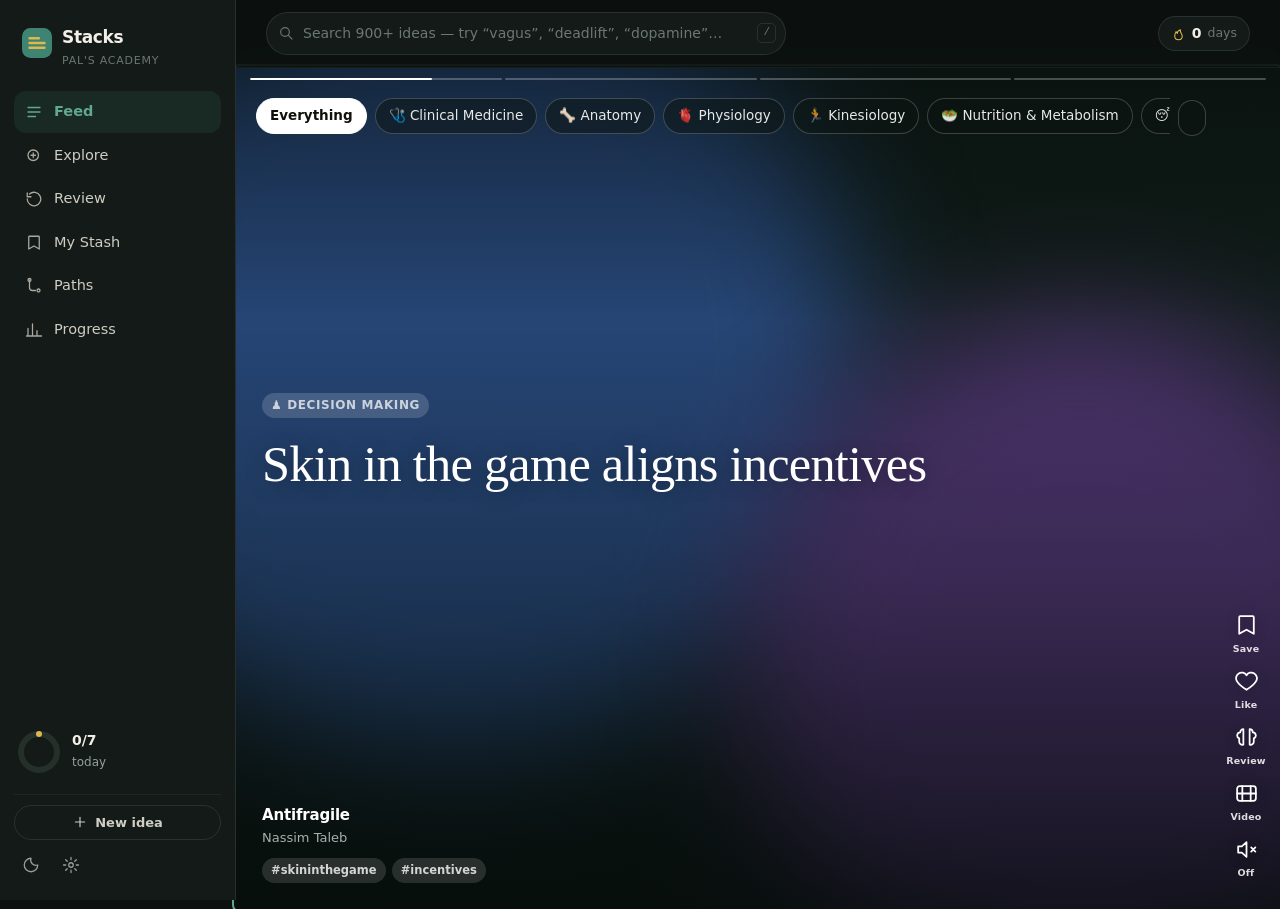
==== commit 6bc00100: "Reformat the feed as vertical reels and add real video export The feed is now a full-screen vertical" ====
--- a/index.html
+++ b/index.html
@@ -8,6 +8,7 @@
 <title>Stacks — PAL's Academy</title>
 <link rel="icon" href="data:image/svg+xml,<svg xmlns='http://www.w3.org/2000/svg' viewBox='0 0 32 32'><rect width='32' height='32' rx='8' fill='%23114E40'/><path d='M8 20h16M8 15h16M8 10h10' stroke='%23C99A2A' stroke-width='2.5' stroke-linecap='round'/></svg>">
 <link rel="stylesheet" href="app/css/app.css">
+<link rel="stylesheet" href="app/css/reels.css">
 </head>
 <body>
 
@@ -51,7 +52,7 @@
       <button class="icon-btn only-mobile" id="btn-menu" aria-label="Menu"><i data-ico="menu"></i></button>
       <div class="search">
         <i data-ico="search"></i>
-        <input id="search" type="search" placeholder="Search 500+ ideas — try &ldquo;vagus&rdquo;, &ldquo;deadlift&rdquo;, &ldquo;dopamine&rdquo;&hellip;" autocomplete="off" spellcheck="false">
+        <input id="search" type="search" placeholder="Search 900+ ideas — try &ldquo;vagus&rdquo;, &ldquo;deadlift&rdquo;, &ldquo;dopamine&rdquo;&hellip;" autocomplete="off" spellcheck="false">
         <kbd>/</kbd>
       </div>
       <div class="topbar-right">
@@ -120,6 +121,7 @@
 <script src="app/js/store.js"></script>
 <script src="app/js/srs.js"></script>
 <script src="app/js/ui.js"></script>
+<script src="app/js/reels.js"></script>
 <script src="app/js/views.js"></script>
 <script src="app/js/app.js"></script>
 </body>
--- a/app/css/app.css
+++ b/app/css/app.css
@@ -67,7 +67,7 @@
 /* ================= layout ================= */
 .app{display:grid; grid-template-columns:var(--sidebar-w) 1fr; min-height:100dvh}
 .main{min-width:0; display:flex; flex-direction:column}
-.view{flex:1; padding:26px 30px 90px; min-width:0}
+.view{flex:1; padding:26px 30px 90px; min-width:0; position:relative}
 .wrap{max-width:1040px; margin:0 auto}
 .read{max-width:var(--max-read); margin:0 auto}
 
--- a/app/css/reels.css
+++ b/app/css/reels.css
@@ -0,0 +1,190 @@
+/* ==========================================================================
+   reels.css — full-screen vertical short-form player (TikTok / Reels format)
+   ========================================================================== */
+
+.view.bleed { padding: 0; }
+
+.reels {
+  height: calc(100dvh - 59px);          /* viewport minus the topbar */
+  overflow-y: scroll;
+  overflow-x: hidden;
+  scroll-snap-type: y mandatory;
+  scroll-behavior: smooth;
+  scrollbar-width: none;
+  -webkit-overflow-scrolling: touch;
+  overscroll-behavior-y: contain;
+  background: #07100D;
+}
+.reels::-webkit-scrollbar { display: none; }
+
+.reel {
+  position: relative;
+  height: 100%;
+  scroll-snap-align: start;
+  scroll-snap-stop: always;
+  display: flex;
+  flex-direction: column;
+  overflow: hidden;
+  isolation: isolate;
+  user-select: none;
+}
+
+/* ---------------------------------------------------------- background */
+.reel-bg { position: absolute; inset: 0; z-index: -2; background: #101C18; }
+.reel-bg::before,
+.reel-bg::after {
+  content: ''; position: absolute; border-radius: 50%; filter: blur(64px); opacity: .82;
+  transition: transform 1.2s var(--ease);
+}
+.reel-bg::before {
+  width: 78%; padding-bottom: 78%; left: -18%; top: -14%;
+  background: var(--reel-a); animation: drift1 22s ease-in-out infinite alternate;
+}
+.reel-bg::after {
+  width: 66%; padding-bottom: 66%; right: -14%; bottom: -12%;
+  background: var(--reel-b); animation: drift2 26s ease-in-out infinite alternate;
+}
+.reel-grain {
+  position: absolute; inset: 0; z-index: -1; pointer-events: none;
+  background: linear-gradient(180deg, rgba(4,10,8,.5) 0%, rgba(4,10,8,0) 30%, rgba(4,10,8,.28) 62%, rgba(4,10,8,.78) 100%);
+}
+@keyframes drift1 { to { transform: translate3d(14%, 10%, 0) scale(1.18); } }
+@keyframes drift2 { to { transform: translate3d(-12%, -12%, 0) scale(1.12); } }
+
+/* ------------------------------------------------------- progress bar */
+.reel-bars {
+  position: absolute; top: 0; left: 0; right: 0; z-index: 6;
+  display: flex; gap: 3px; padding: 10px 14px 0;
+}
+.reel-bars i {
+  flex: 1; height: 2.5px; border-radius: 2px; background: rgba(255,255,255,.25); overflow: hidden;
+}
+.reel-bars i span {
+  display: block; height: 100%; width: 0; background: #fff; border-radius: 2px;
+}
+
+/* ------------------------------------------------------------- stage */
+.reel-stage {
+  flex: 1; display: flex; flex-direction: column; justify-content: center;
+  padding: 60px 74px 150px 26px; min-height: 0;
+}
+.reel-kicker {
+  display: flex; align-items: center; gap: 8px; margin-bottom: 18px;
+  font-size: 12px; letter-spacing: .09em; text-transform: uppercase; font-weight: 700;
+  color: rgba(255,255,255,.72);
+}
+.reel-kicker .pipbadge {
+  background: rgba(255,255,255,.16); padding: 3px 9px; border-radius: 999px; letter-spacing: .05em;
+}
+.reel-text {
+  color: #fff; font-weight: 500; margin: 0;
+  text-wrap: balance; text-shadow: 0 2px 20px rgba(0,0,0,.35);
+  animation: beatIn .42s var(--ease);
+}
+.reel-text.k-hook   { font-family: var(--serif); font-weight: 400; font-size: clamp(30px, 5.6vh, 52px); line-height: 1.14; letter-spacing: -.015em; }
+.reel-text.k-body   { font-size: clamp(19px, 3.1vh, 29px); line-height: 1.42; }
+.reel-text.k-clin,
+.reel-text.k-mnem   { font-size: clamp(18px, 2.9vh, 26px); line-height: 1.45; }
+.reel-text.k-quiz   { font-size: clamp(21px, 3.4vh, 32px); line-height: 1.34; }
+.reel-text.k-source { font-size: clamp(15px, 2.2vh, 20px); line-height: 1.5; color: rgba(255,255,255,.82); }
+.reel-text .blank   { color: var(--gold-300); border-bottom: 2px dashed var(--gold-300); padding-bottom: 2px; }
+.reel-text .answer  { display: block; margin-top: 18px; font-size: .74em; color: var(--gold-200); }
+.reel-label {
+  display: inline-block; margin-bottom: 12px; font-size: 11.5px; font-weight: 800;
+  letter-spacing: .1em; text-transform: uppercase; padding: 4px 11px; border-radius: 999px;
+}
+.reel-label.clin { background: var(--gold-300); color: #14100A; }
+.reel-label.mnem { background: rgba(255,255,255,.2); color: #fff; }
+.reel-label.quiz { background: #fff; color: #14100A; }
+@keyframes beatIn { from { opacity: 0; transform: translateY(14px); } }
+
+/* -------------------------------------------------------------- meta */
+.reel-meta {
+  position: absolute; left: 0; right: 74px; bottom: 0; z-index: 5;
+  padding: 0 26px 26px; color: #fff;
+}
+.reel-meta h4 { font-size: 15px; color: #fff; margin: 0 0 3px; font-weight: 700; }
+.reel-meta p  { margin: 0; font-size: 13px; color: rgba(255,255,255,.66); }
+.reel-meta .tagrow { display: flex; gap: 6px; flex-wrap: wrap; margin-top: 10px; }
+.reel-meta .tagrow span {
+  font-size: 11.5px; font-weight: 600; color: rgba(255,255,255,.8);
+  background: rgba(255,255,255,.13); padding: 3px 9px; border-radius: 999px;
+}
+
+/* --------------------------------------------------------- right rail */
+.reel-rail {
+  position: absolute; right: 8px; bottom: 24px; z-index: 7;
+  display: flex; flex-direction: column; align-items: center; gap: 4px;
+}
+.reel-rail button {
+  width: 52px; height: 52px; border: 0; background: transparent; cursor: pointer;
+  display: flex; flex-direction: column; align-items: center; justify-content: center; gap: 3px;
+  color: #fff; border-radius: 14px; transition: transform .12s var(--ease), background .15s;
+}
+.reel-rail button svg { width: 25px; height: 25px; filter: drop-shadow(0 2px 6px rgba(0,0,0,.4)); }
+.reel-rail button b { font-size: 9.5px; font-weight: 700; letter-spacing: .02em; opacity: .85; }
+.reel-rail button:hover { background: rgba(255,255,255,.12); }
+.reel-rail button:active { transform: scale(.88); }
+.reel-rail button.on { color: var(--gold-300); }
+.reel-rail button.on svg { fill: currentColor; }
+.reel-rail button.busy { opacity: .5; pointer-events: none; }
+
+/* ------------------------------------------------------------ overlay */
+.reel-pause {
+  position: absolute; inset: 0; z-index: 4; display: grid; place-items: center;
+  opacity: 0; pointer-events: none; transition: opacity .2s;
+}
+.reel.paused .reel-pause { opacity: 1; }
+.reel-pause svg { width: 66px; height: 66px; color: rgba(255,255,255,.9); filter: drop-shadow(0 4px 14px rgba(0,0,0,.5)); }
+.reel-tapzones { position: absolute; inset: 0; z-index: 3; display: flex; }
+.reel-tapzones i { flex: 1; cursor: pointer; }
+.reel-tapzones i:nth-child(2) { flex: 2; }
+
+.reel-hint {
+  position: absolute; left: 50%; bottom: 96px; transform: translateX(-50%); z-index: 5;
+  display: flex; flex-direction: column; align-items: center; gap: 5px;
+  color: rgba(255,255,255,.62); font-size: 12px; font-weight: 600; letter-spacing: .04em;
+  animation: bob 2.2s ease-in-out infinite; pointer-events: none;
+}
+.reel-hint svg { width: 19px; height: 19px; }
+@keyframes bob { 0%,100% { transform: translate(-50%, 0); } 50% { transform: translate(-50%, -7px); } }
+
+/* --------------------------------------------------------- reels topbar */
+.reels-head {
+  position: absolute; top: 0; left: 0; right: 0; z-index: 8;
+  display: flex; align-items: center; gap: 8px; padding: 30px 74px 0 20px;
+  pointer-events: none;
+}
+.reels-head > * { pointer-events: auto; }
+.reels-head .chips { flex: 1; min-width: 0; }
+.reels-head .chip {
+  background: rgba(12,20,17,.5); border-color: rgba(255,255,255,.2); color: rgba(255,255,255,.9);
+  backdrop-filter: blur(8px);
+}
+.reels-head .chip.on { background: #fff; color: #12100C; border-color: #fff; }
+
+.reel-end {
+  height: 100%; scroll-snap-align: start; display: grid; place-items: center; text-align: center;
+  color: rgba(255,255,255,.8); padding: 30px;
+}
+
+/* -------------------------------------------------------- export modal */
+.rec-shot {
+  width: 100%; max-width: 260px; margin: 0 auto 16px; display: block;
+  border-radius: var(--r-md); border: 1px solid var(--border); background: #0A1512;
+}
+.rec-bar { height: 6px; border-radius: 3px; background: var(--surface-3); overflow: hidden; margin-top: 14px; }
+.rec-bar i { display: block; height: 100%; width: 0; background: var(--accent); transition: width .2s linear; }
+
+@media (max-width: 860px) {
+  .reels { height: calc(100dvh - 53px); }
+  .reel-stage { padding: 74px 68px 190px 20px; }
+  .reel-meta { right: 68px; padding: 0 20px 84px; }
+  .reel-rail { bottom: 82px; right: 4px; }
+  .reels-head { padding: 28px 62px 0 16px; }
+  .reel-hint { bottom: 158px; }
+}
+@media (prefers-reduced-motion: reduce) {
+  .reel-bg::before, .reel-bg::after { animation: none; }
+  .reel-hint { animation: none; }
+}
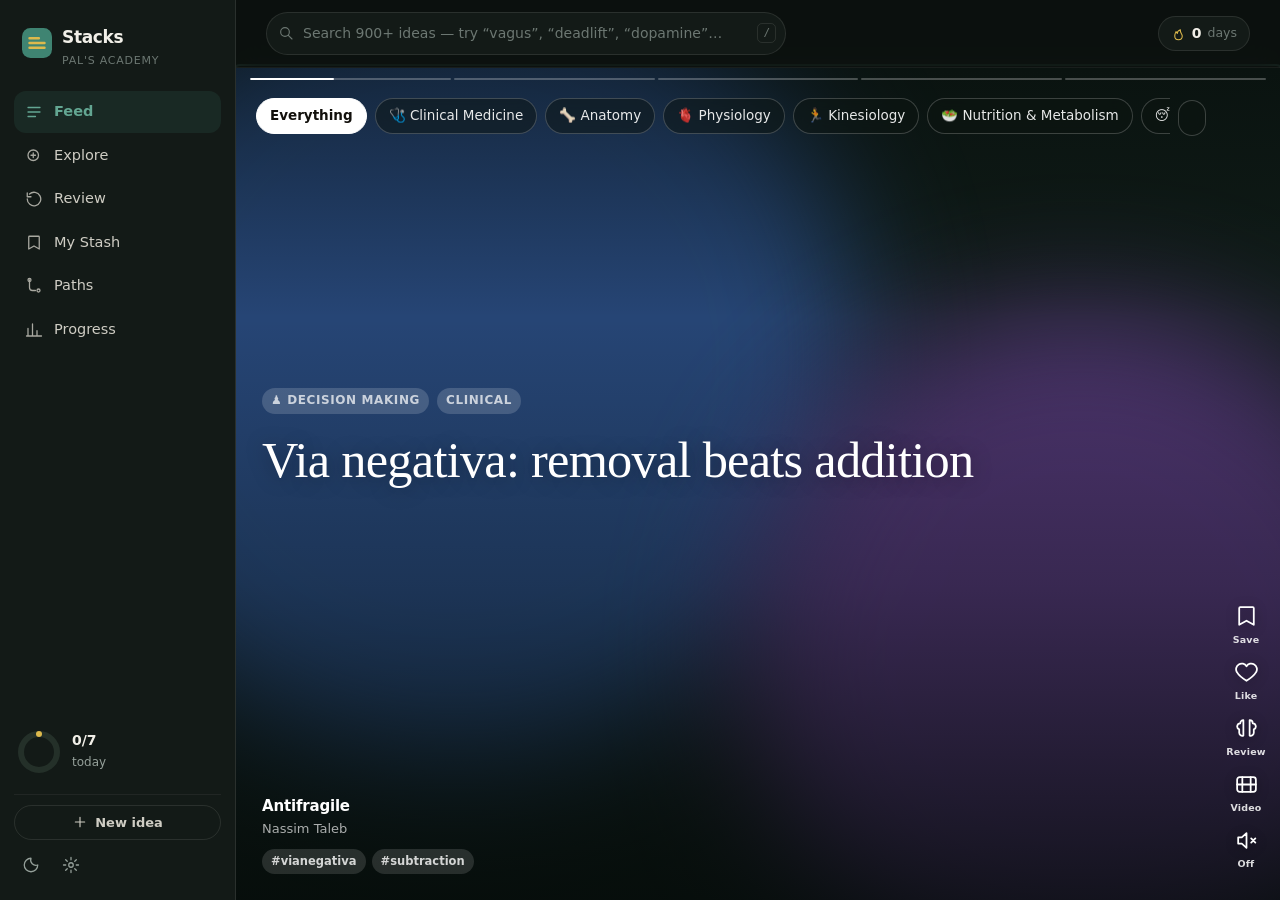
==== commit f862ed10: "Make it installable on a phone: PWA, offline cache, single-file build Adds what was missing to actua" ====
--- a/index.html
+++ b/index.html
@@ -7,6 +7,14 @@
 <meta name="color-scheme" content="dark light">
 <title>Stacks — PAL's Academy</title>
 <link rel="icon" href="data:image/svg+xml,<svg xmlns='http://www.w3.org/2000/svg' viewBox='0 0 32 32'><rect width='32' height='32' rx='8' fill='%23114E40'/><path d='M8 20h16M8 15h16M8 10h10' stroke='%23C99A2A' stroke-width='2.5' stroke-linecap='round'/></svg>">
+<link rel="manifest" href="manifest.webmanifest">
+<meta name="theme-color" content="#0C110F" media="(prefers-color-scheme: dark)">
+<meta name="theme-color" content="#FAF8F4" media="(prefers-color-scheme: light)">
+<meta name="apple-mobile-web-app-capable" content="yes">
+<meta name="apple-mobile-web-app-title" content="Stacks">
+<meta name="apple-mobile-web-app-status-bar-style" content="black-translucent">
+<meta name="mobile-web-app-capable" content="yes">
+<link rel="apple-touch-icon" href="app/icons/apple-touch-icon.png">
 <link rel="stylesheet" href="app/css/app.css">
 <link rel="stylesheet" href="app/css/reels.css">
 </head>
@@ -124,5 +132,12 @@
 <script src="app/js/reels.js"></script>
 <script src="app/js/views.js"></script>
 <script src="app/js/app.js"></script>
+<script>
+// Offline support. Service workers need http(s); on file:// the app still runs, just online-only.
+if ('serviceWorker' in navigator && location.protocol.startsWith('http')) {
+  addEventListener('load', () => navigator.serviceWorker.register('sw.js').catch(e =>
+    console.warn('[PAL] offline cache unavailable:', e.message)));
+}
+</script>
 </body>
 </html>
--- a/app/css/app.css
+++ b/app/css/app.css
@@ -74,7 +74,7 @@
 /* ================= sidebar ================= */
 .sidebar{
   position:sticky; top:0; height:100dvh; display:flex; flex-direction:column; gap:8px;
-  padding:18px 14px; background:var(--surface); border-right:1px solid var(--border); z-index:40;
+  padding:18px 14px; padding-top:calc(18px + env(safe-area-inset-top)); background:var(--surface); border-right:1px solid var(--border); z-index:40;
 }
 .brand{display:flex; gap:10px; align-items:center; padding:6px 8px 14px}
 .brand-text strong{display:block; font-size:17px; color:var(--fg-1); letter-spacing:-.02em}
@@ -97,7 +97,7 @@
 /* ================= topbar ================= */
 .topbar{
   position:sticky; top:0; z-index:30; display:flex; align-items:center; gap:12px;
-  padding:12px 30px; background:color-mix(in srgb, var(--bg) 86%, transparent);
+  padding:12px 30px; padding-top:calc(12px + env(safe-area-inset-top)); background:color-mix(in srgb, var(--bg) 86%, transparent);
   backdrop-filter:saturate(1.4) blur(14px); border-bottom:1px solid var(--divider);
 }
 .search{position:relative; flex:1; max-width:520px; display:flex; align-items:center}
@@ -329,7 +329,7 @@
   .sidebar.open{transform:none}
   .only-mobile{display:inline-flex}
   .view{padding:20px 16px 100px}
-  .topbar{padding:10px 14px}
+  .topbar{padding:10px 14px; padding-top:calc(10px + env(safe-area-inset-top))}
   .search kbd{display:none}
   .streak{padding:4px 10px; font-size:13px}
   .page-title{font-size:30px}
--- a/app/css/reels.css
+++ b/app/css/reels.css
@@ -5,7 +5,8 @@
 .view.bleed { padding: 0; }
 
 .reels {
-  height: calc(100dvh - 59px);          /* viewport minus the topbar */
+  /* topbar/bottom-nav heights are measured at runtime — see syncChrome() in app.js */
+  height: calc(100dvh - var(--topbar-h, 59px) - var(--botnav-h, 0px));
   overflow-y: scroll;
   overflow-x: hidden;
   scroll-snap-type: y mandatory;
@@ -177,12 +178,11 @@
 .rec-bar i { display: block; height: 100%; width: 0; background: var(--accent); transition: width .2s linear; }
 
 @media (max-width: 860px) {
-  .reels { height: calc(100dvh - 53px); }
-  .reel-stage { padding: 74px 68px 190px 20px; }
-  .reel-meta { right: 68px; padding: 0 20px 84px; }
-  .reel-rail { bottom: 82px; right: 4px; }
+  .reel-stage { padding: 74px 68px 120px 20px; }
+  .reel-meta { right: 68px; padding: 0 20px 20px; }
+  .reel-rail { bottom: 20px; right: 4px; }
   .reels-head { padding: 28px 62px 0 16px; }
-  .reel-hint { bottom: 158px; }
+  .reel-hint { bottom: 96px; }
 }
 @media (prefers-reduced-motion: reduce) {
   .reel-bg::before, .reel-bg::after { animation: none; }
